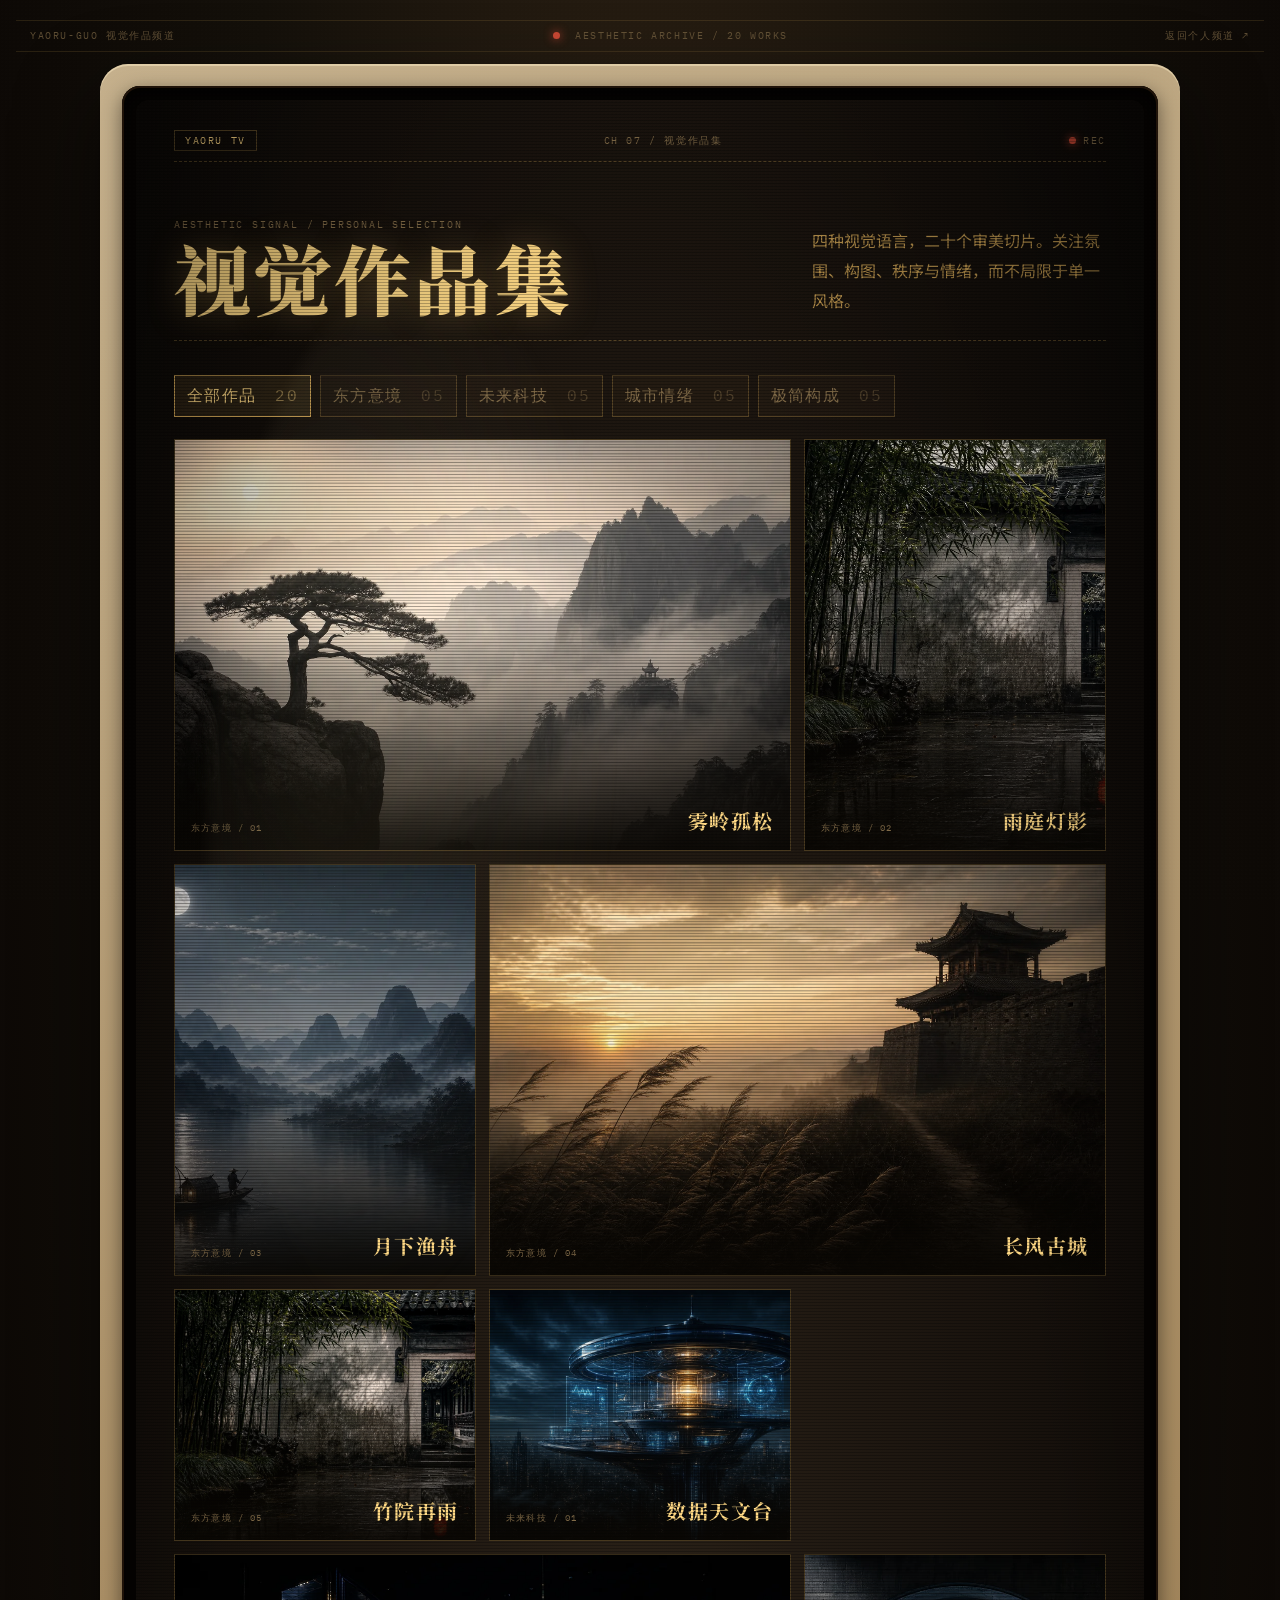
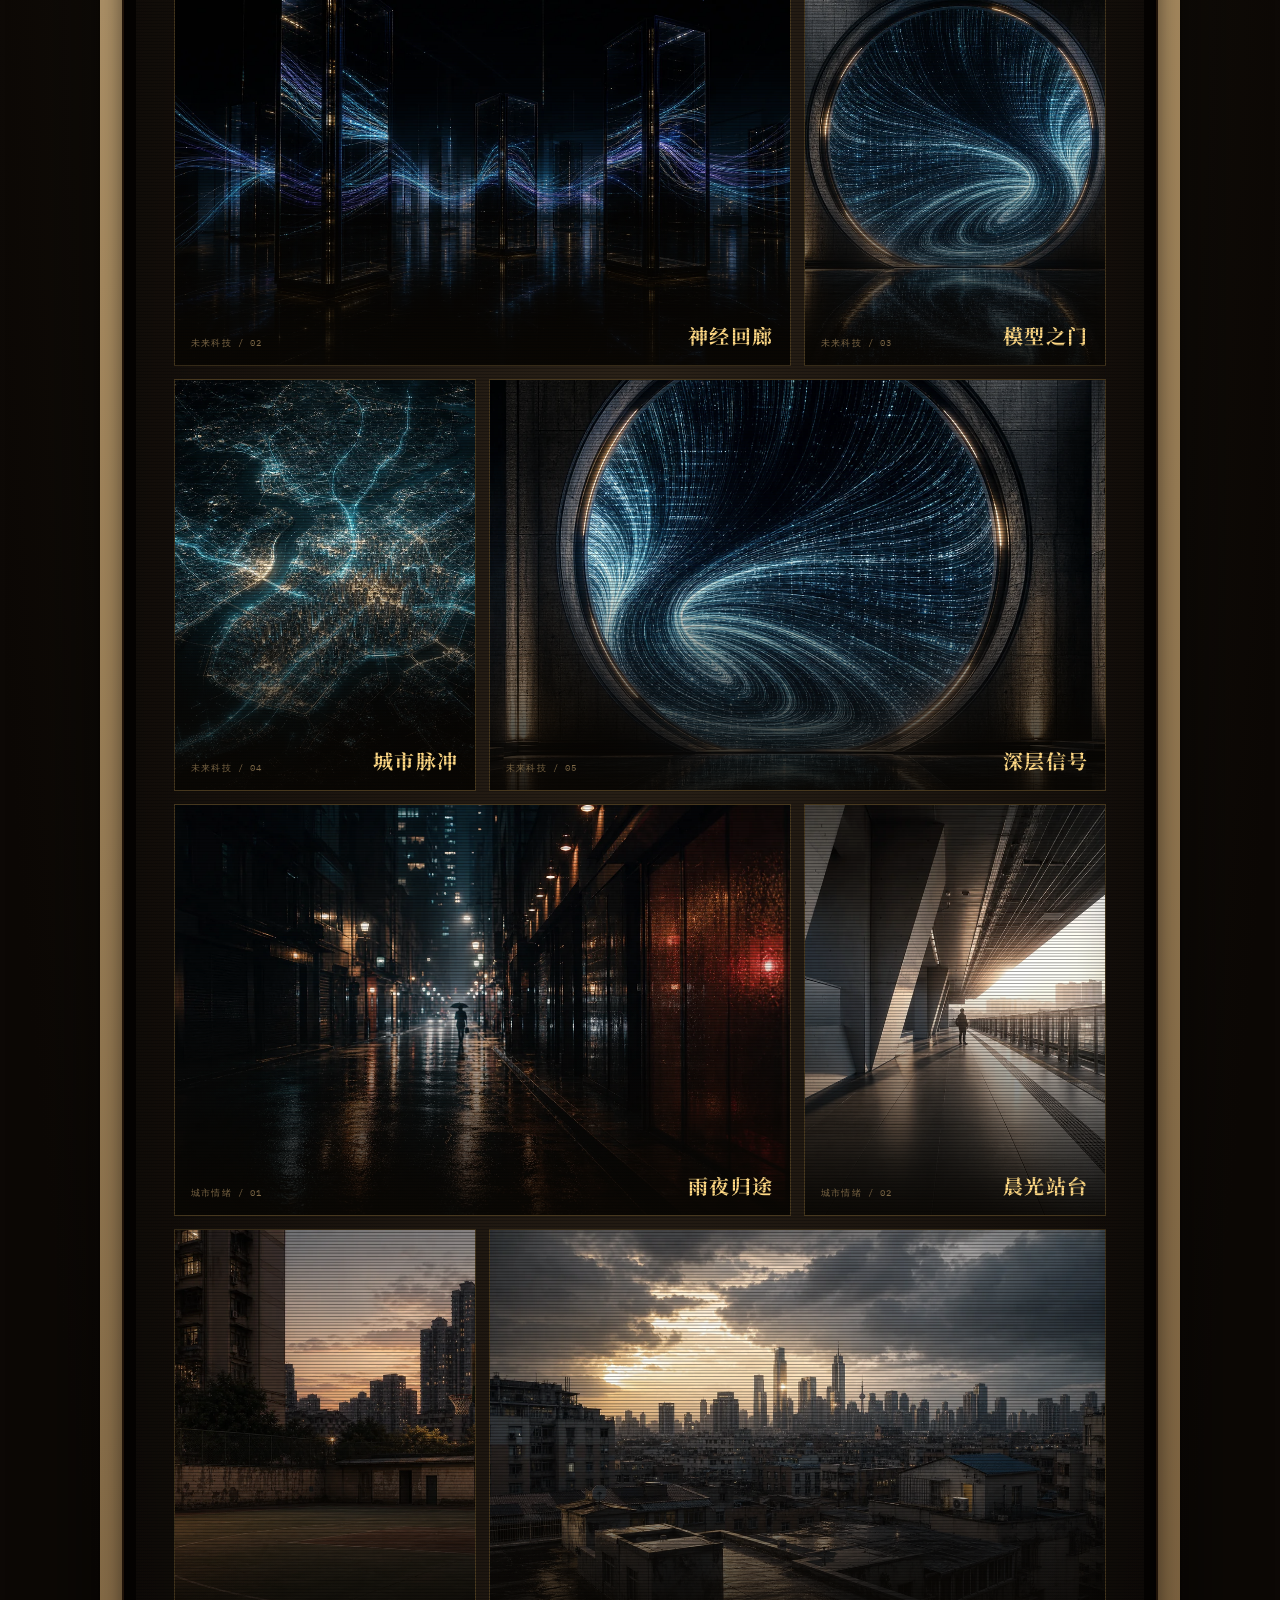
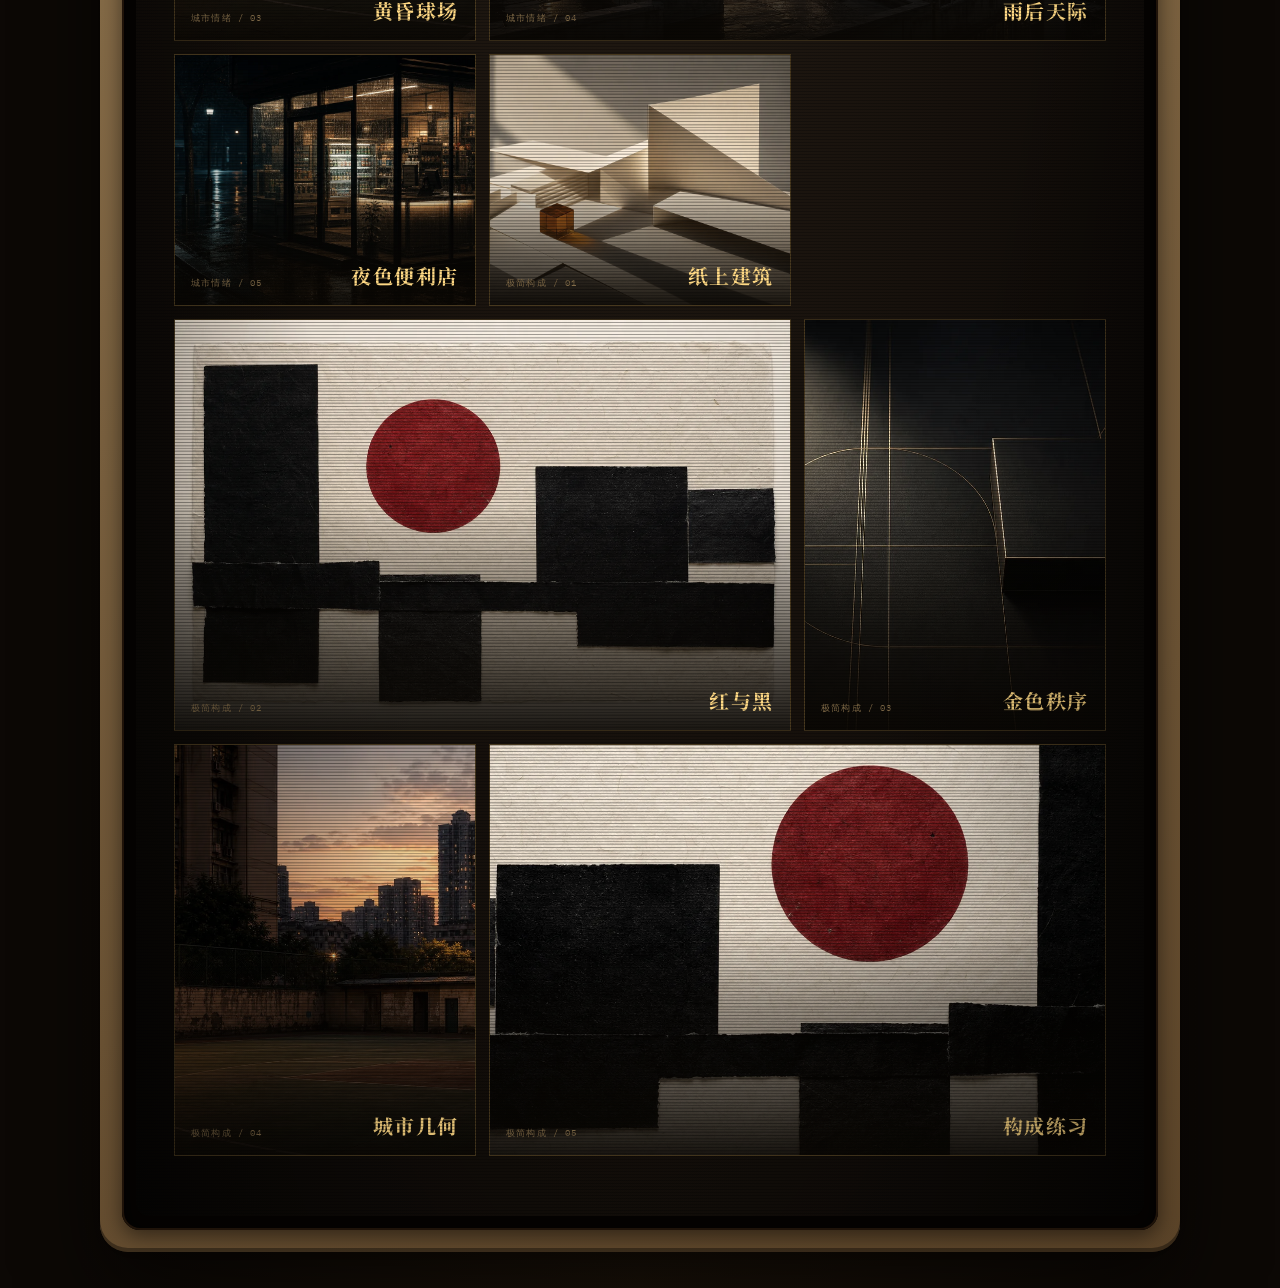
==== notes.html @ 1fe4948e "Publish personal portfolio website" ====
<!DOCTYPE html>
<html lang="zh-CN">
  <head>
    <meta charset="UTF-8" />
    <meta name="viewport" content="width=device-width, initial-scale=1.0" />
    <meta name="description" content="郭耀儒的视觉作品集，展示东方意境、未来科技、城市情绪与极简构成。" />
    <title>视觉作品集 · YAORU-GUO</title>
    <link rel="preconnect" href="https://fonts.googleapis.com" />
    <link rel="preconnect" href="https://fonts.gstatic.com" crossorigin />
    <link
      href="https://fonts.googleapis.com/css2?family=IBM+Plex+Mono:wght@400;500;600;700&family=Noto+Sans+SC:wght@400;500;600;700;900&family=Noto+Serif+SC:wght@600;700;900&display=swap"
      rel="stylesheet"
    />
    <link rel="stylesheet" href="styles.css" />
  </head>
  <body class="notes-body portfolio-body">
    <div class="room-grain" aria-hidden="true"></div>

    <header class="top-marquee">
      <span>YAORU-GUO 视觉作品频道</span>
      <span><i class="rec-dot"></i> AESTHETIC ARCHIVE / 20 WORKS</span>
      <a href="index.html">返回个人频道 ↗</a>
    </header>

    <main class="notes-tv portfolio-tv">
      <section class="screen-wrap">
        <div class="screen notes-screen">
          <div class="screen-vignette"></div>
          <div class="screen-inner">
            <div class="hud">
              <span class="station">YAORU TV</span>
              <span class="ch-id">CH 07 / 视觉作品集</span>
              <span class="hud-rec">REC</span>
            </div>

            <section class="notes-channel portfolio-channel">
              <div class="portfolio-intro">
                <div>
                  <p>AESTHETIC SIGNAL / PERSONAL SELECTION</p>
                  <h1>视觉作品集</h1>
                </div>
                <p>四种视觉语言，二十个审美切片。关注氛围、构图、秩序与情绪，而不局限于单一风格。</p>
              </div>

              <div class="portfolio-filters" role="group" aria-label="作品分类筛选">
                <button class="active" type="button" data-filter="all">全部作品 <span>20</span></button>
                <button type="button" data-filter="eastern">东方意境 <span>05</span></button>
                <button type="button" data-filter="future">未来科技 <span>05</span></button>
                <button type="button" data-filter="urban">城市情绪 <span>05</span></button>
                <button type="button" data-filter="minimal">极简构成 <span>05</span></button>
              </div>

              <div class="portfolio-grid">
                <button class="portfolio-item wide" type="button" data-category="eastern" data-work="01">
                  <img src="portfolio-images/work-01.webp" alt="雾岭孤松" loading="eager" />
                  <span><i>东方意境 / 01</i><b>雾岭孤松</b></span>
                </button>
                <button class="portfolio-item" type="button" data-category="eastern" data-work="02">
                  <img src="portfolio-images/work-02.webp" alt="雨庭灯影" loading="lazy" />
                  <span><i>东方意境 / 02</i><b>雨庭灯影</b></span>
                </button>
                <button class="portfolio-item" type="button" data-category="eastern" data-work="03">
                  <img src="portfolio-images/work-03.webp" alt="月下渔舟" loading="lazy" />
                  <span><i>东方意境 / 03</i><b>月下渔舟</b></span>
                </button>
                <button class="portfolio-item wide" type="button" data-category="eastern" data-work="04">
                  <img src="portfolio-images/work-04.webp" alt="长风古城" loading="lazy" />
                  <span><i>东方意境 / 04</i><b>长风古城</b></span>
                </button>
                <button class="portfolio-item" type="button" data-category="eastern" data-work="17">
                  <img src="portfolio-images/work-17.webp" alt="竹院再雨" loading="lazy" />
                  <span><i>东方意境 / 05</i><b>竹院再雨</b></span>
                </button>

                <button class="portfolio-item" type="button" data-category="future" data-work="05">
                  <img src="portfolio-images/work-05.webp" alt="数据天文台" loading="lazy" />
                  <span><i>未来科技 / 01</i><b>数据天文台</b></span>
                </button>
                <button class="portfolio-item wide" type="button" data-category="future" data-work="06">
                  <img src="portfolio-images/work-06.webp" alt="神经回廊" loading="lazy" />
                  <span><i>未来科技 / 02</i><b>神经回廊</b></span>
                </button>
                <button class="portfolio-item" type="button" data-category="future" data-work="07">
                  <img src="portfolio-images/work-07.webp" alt="模型之门" loading="lazy" />
                  <span><i>未来科技 / 03</i><b>模型之门</b></span>
                </button>
                <button class="portfolio-item" type="button" data-category="future" data-work="08">
                  <img src="portfolio-images/work-08.webp" alt="城市脉冲" loading="lazy" />
                  <span><i>未来科技 / 04</i><b>城市脉冲</b></span>
                </button>
                <button class="portfolio-item wide" type="button" data-category="future" data-work="18">
                  <img src="portfolio-images/work-18.webp" alt="深层信号" loading="lazy" />
                  <span><i>未来科技 / 05</i><b>深层信号</b></span>
                </button>

                <button class="portfolio-item wide" type="button" data-category="urban" data-work="09">
                  <img src="portfolio-images/work-09.webp" alt="雨夜归途" loading="lazy" />
                  <span><i>城市情绪 / 01</i><b>雨夜归途</b></span>
                </button>
                <button class="portfolio-item" type="button" data-category="urban" data-work="10">
                  <img src="portfolio-images/work-10.webp" alt="晨光站台" loading="lazy" />
                  <span><i>城市情绪 / 02</i><b>晨光站台</b></span>
                </button>
                <button class="portfolio-item" type="button" data-category="urban" data-work="11">
                  <img src="portfolio-images/work-11.webp" alt="黄昏球场" loading="lazy" />
                  <span><i>城市情绪 / 03</i><b>黄昏球场</b></span>
                </button>
                <button class="portfolio-item wide" type="button" data-category="urban" data-work="12">
                  <img src="portfolio-images/work-12.webp" alt="雨后天际" loading="lazy" />
                  <span><i>城市情绪 / 04</i><b>雨后天际</b></span>
                </button>
                <button class="portfolio-item" type="button" data-category="urban" data-work="13">
                  <img src="portfolio-images/work-13.webp" alt="夜色便利店" loading="lazy" />
                  <span><i>城市情绪 / 05</i><b>夜色便利店</b></span>
                </button>

                <button class="portfolio-item" type="button" data-category="minimal" data-work="14">
                  <img src="portfolio-images/work-14.webp" alt="纸上建筑" loading="lazy" />
                  <span><i>极简构成 / 01</i><b>纸上建筑</b></span>
                </button>
                <button class="portfolio-item wide" type="button" data-category="minimal" data-work="15">
                  <img src="portfolio-images/work-15.webp" alt="红与黑" loading="lazy" />
                  <span><i>极简构成 / 02</i><b>红与黑</b></span>
                </button>
                <button class="portfolio-item" type="button" data-category="minimal" data-work="16">
                  <img src="portfolio-images/work-16.webp" alt="金色秩序" loading="lazy" />
                  <span><i>极简构成 / 03</i><b>金色秩序</b></span>
                </button>
                <button class="portfolio-item" type="button" data-category="minimal" data-work="19">
                  <img src="portfolio-images/work-19.webp" alt="城市几何" loading="lazy" />
                  <span><i>极简构成 / 04</i><b>城市几何</b></span>
                </button>
                <button class="portfolio-item wide" type="button" data-category="minimal" data-work="20">
                  <img src="portfolio-images/work-20.webp" alt="构成练习" loading="lazy" />
                  <span><i>极简构成 / 05</i><b>构成练习</b></span>
                </button>
              </div>
            </section>
          </div>
        </div>
      </section>
    </main>

    <div class="portfolio-lightbox" data-lightbox aria-hidden="true">
      <button type="button" data-lightbox-close aria-label="关闭大图">×</button>
      <button class="lightbox-nav prev" type="button" data-lightbox-prev aria-label="上一张">←</button>
      <figure>
        <img data-lightbox-image alt="" />
        <figcaption><span data-lightbox-meta></span><b data-lightbox-title></b></figcaption>
      </figure>
      <button class="lightbox-nav next" type="button" data-lightbox-next aria-label="下一张">→</button>
    </div>

    <script src="portfolio.js"></script>
  </body>
</html>
---- styles.css ----
﻿:root {
  --room: #0c0805;
  --room-2: #1a120c;
  --case-light: #c5b08c;
  --case-mid: #a4885e;
  --case-dark: #5a4328;
  --case-shadow: #20140b;
  --screen: #17110c;
  --gold: #d4a857;
  --gold-bright: #ffd985;
  --gold-dim: #816b48;
  --red: #c84733;
  --green: #87a95b;
  --ink: #100b07;
  --mono: "IBM Plex Mono", monospace;
  --sans: "Noto Sans SC", system-ui, sans-serif;
  --serif: "Noto Serif SC", serif;
}

/* Visual portfolio channel */
.portfolio-tv {
  width: min(1420px, calc(100% - 32px));
}

.portfolio-channel {
  padding-bottom: 30px;
}

.portfolio-intro {
  display: grid;
  grid-template-columns: 1.35fr 0.65fr;
  gap: 28px;
  align-items: end;
  margin: 28px 0 34px;
  padding-bottom: 24px;
  border-bottom: 1px dashed rgba(212, 168, 87, 0.3);
}

.portfolio-intro > div > p {
  margin-bottom: 8px;
  color: var(--gold-dim);
  font-family: var(--mono);
  font-size: 10px;
  letter-spacing: 0.18em;
}

.portfolio-intro h1 {
  margin: 0;
  color: var(--gold-bright);
  font-family: var(--serif);
  font-size: clamp(56px, 8vw, 116px);
  letter-spacing: 0.1em;
  line-height: 1;
}

.portfolio-intro > p {
  margin: 0;
  color: rgba(212, 168, 87, 0.84);
  line-height: 1.9;
}

.portfolio-filters {
  display: flex;
  flex-wrap: wrap;
  gap: 9px;
  margin-bottom: 22px;
}

.portfolio-filters button {
  padding: 9px 12px;
  border: 1px solid rgba(212, 168, 87, 0.28);
  color: var(--gold-dim);
  background: rgba(212, 168, 87, 0.035);
  cursor: pointer;
  font-family: var(--mono);
  letter-spacing: 0.08em;
}

.portfolio-filters button:hover,
.portfolio-filters button.active {
  border-color: var(--gold);
  color: var(--gold-bright);
  background: rgba(212, 168, 87, 0.14);
}

.portfolio-filters span {
  margin-left: 8px;
  opacity: 0.48;
}

.portfolio-grid {
  display: grid;
  grid-template-columns: repeat(3, minmax(0, 1fr));
  gap: 13px;
}

.portfolio-item {
  position: relative;
  min-height: 250px;
  padding: 0;
  overflow: hidden;
  border: 1px solid rgba(212, 168, 87, 0.28);
  color: var(--gold-bright);
  background: #100d08;
  cursor: zoom-in;
}

.portfolio-item.wide {
  grid-column: span 2;
}

.portfolio-item[hidden] {
  display: none;
}

.portfolio-item::after {
  position: absolute;
  inset: 0;
  content: "";
  background:
    linear-gradient(to top, rgba(10, 7, 3, 0.92), transparent 55%),
    repeating-linear-gradient(0deg, transparent 0 3px, rgba(0, 0, 0, 0.13) 3px 4px);
  pointer-events: none;
}

.portfolio-item img {
  display: block;
  width: 100%;
  height: 100%;
  min-height: 250px;
  object-fit: cover;
  filter: saturate(0.82) sepia(0.08);
  transition: transform 650ms cubic-bezier(0.2, 0.7, 0.2, 1), filter 300ms ease;
}

.portfolio-item:hover img {
  filter: saturate(1) sepia(0);
  transform: scale(1.055);
}

.portfolio-item > span {
  position: absolute;
  z-index: 2;
  right: 16px;
  bottom: 15px;
  left: 16px;
  display: flex;
  align-items: end;
  justify-content: space-between;
  gap: 14px;
  text-align: left;
}

.portfolio-item i {
  color: var(--gold-dim);
  font-family: var(--mono);
  font-size: 9px;
  font-style: normal;
  letter-spacing: 0.13em;
}

.portfolio-item b {
  font-family: var(--serif);
  font-size: 20px;
  letter-spacing: 0.08em;
}

.portfolio-lightbox {
  position: fixed;
  inset: 0;
  z-index: 100;
  display: grid;
  place-items: center;
  padding: 40px 90px;
  opacity: 0;
  pointer-events: none;
  background: rgba(7, 5, 2, 0.92);
  backdrop-filter: blur(18px);
  transition: opacity 220ms ease;
}

.portfolio-lightbox.is-open {
  opacity: 1;
  pointer-events: auto;
}

.portfolio-lightbox > button {
  position: absolute;
  z-index: 2;
  display: grid;
  width: 46px;
  height: 46px;
  place-items: center;
  border: 1px solid rgba(212, 168, 87, 0.36);
  color: var(--gold-bright);
  background: rgba(20, 15, 8, 0.72);
  cursor: pointer;
  font-size: 20px;
}

.portfolio-lightbox [data-lightbox-close] {
  top: 22px;
  right: 22px;
}

.portfolio-lightbox .prev {
  left: 24px;
}

.portfolio-lightbox .next {
  right: 24px;
}

.portfolio-lightbox figure {
  width: min(1120px, 100%);
  margin: 0;
}

.portfolio-lightbox img {
  display: block;
  width: 100%;
  max-height: 78vh;
  object-fit: contain;
  border: 1px solid rgba(212, 168, 87, 0.38);
  box-shadow: 0 30px 80px rgba(0, 0, 0, 0.52);
}

.portfolio-lightbox figcaption {
  display: flex;
  justify-content: space-between;
  gap: 20px;
  padding-top: 14px;
  color: var(--gold-dim);
  font-family: var(--mono);
}

.portfolio-lightbox figcaption b {
  color: var(--gold-bright);
  font-family: var(--serif);
  font-size: 20px;
}


@media (max-width: 760px) {
  .portfolio-intro,
  .portfolio-grid {
    grid-template-columns: 1fr;
  }

  .portfolio-item.wide {
    grid-column: auto;
  }

  .portfolio-lightbox {
    padding: 70px 14px;
  }

  .portfolio-lightbox .prev {
    bottom: 14px;
    left: calc(50% - 54px);
  }

  .portfolio-lightbox .next {
    right: calc(50% - 54px);
    bottom: 14px;
  }

}

.notes-channel .portfolio-intro h1 {
  font-size: clamp(52px, 6vw, 92px);
  letter-spacing: 0.04em;
  white-space: nowrap;
}

/* Interview tour and VHS project deck */
.channel-flash {
  position: absolute;
  z-index: 30;
  top: 50%;
  left: 50%;
  color: rgba(255, 236, 187, 0.9);
  font-family: var(--mono);
  font-size: clamp(42px, 8vw, 96px);
  letter-spacing: 0.18em;
  pointer-events: none;
  text-shadow: 0 0 20px rgba(255, 217, 133, 0.5);
  transform: translate(-50%, -50%);
  animation: channel-flash 500ms steps(3) forwards;
}

.tour-progress {
  height: 3px;
  margin-top: 14px;
  overflow: hidden;
  background: rgba(212, 168, 87, 0.16);
}

.tour-progress i {
  display: block;
  width: 0;
  height: 100%;
  background: var(--gold-bright);
  box-shadow: 0 0 8px var(--gold);
  transition: width 600ms ease;
}

.tour-card > em {
  display: block;
  margin-top: 7px;
  color: rgba(212, 168, 87, 0.58);
  font-family: var(--mono);
  font-size: 8px;
  font-style: normal;
  letter-spacing: 0.16em;
  text-align: right;
}

.tape {
  border: 1px solid rgba(212, 168, 87, 0.3);
  color: inherit;
  background: rgba(212, 168, 87, 0.035);
  cursor: pointer;
  text-align: left;
  transition: transform 200ms ease, border-color 200ms ease, box-shadow 200ms ease;
}

.tape:hover {
  border-color: rgba(255, 217, 133, 0.68);
  box-shadow: 0 12px 22px rgba(0, 0, 0, 0.24), inset 0 0 22px rgba(212, 168, 87, 0.05);
  transform: translateY(-5px) rotate(-0.35deg);
}

.project-deck {
  position: fixed;
  inset: 0;
  z-index: 110;
  display: grid;
  padding: 28px;
  opacity: 0;
  place-items: center;
  pointer-events: none;
  transition: opacity 220ms ease;
}

.project-deck.is-open {
  opacity: 1;
  pointer-events: auto;
}

.project-cassette {
  position: relative;
  z-index: 2;
  display: grid;
  width: min(900px, 100%);
  min-height: 470px;
  padding: 30px;
  border: 5px solid #0b0907;
  border-radius: 16px;
  color: #d4b879;
  grid-template-columns: 0.8fr 1.2fr;
  gap: 30px;
  background:
    repeating-linear-gradient(90deg, transparent 0 24px, rgba(255, 255, 255, 0.025) 24px 25px),
    linear-gradient(145deg, #302b25, #12100e 60%, #26211c);
  box-shadow: inset 0 0 0 3px #4b4237, inset 0 0 36px #000, 0 35px 90px rgba(0, 0, 0, 0.75);
}

.project-cassette > button {
  position: absolute;
  top: 12px;
  right: 12px;
  width: 36px;
  height: 36px;
  border: 2px solid #76664e;
  border-radius: 50%;
  color: #d4b879;
  background: #211d18;
  cursor: pointer;
}

.cassette-window {
  position: relative;
  display: flex;
  min-height: 250px;
  padding: 30px;
  border: 4px solid #080706;
  border-radius: 12px;
  align-items: center;
  justify-content: space-between;
  background: linear-gradient(#96876b, #5e5545);
  box-shadow: inset 0 0 22px rgba(0, 0, 0, 0.6);
}

.cassette-window i {
  width: 104px;
  height: 104px;
  border: 14px dotted #b6a887;
  border-radius: 50%;
  background: radial-gradient(circle, #111 0 22%, #3c352b 23% 48%, #16130f 49%);
  box-shadow: 0 0 0 9px #28231d, inset 0 0 10px #000;
}

.cassette-window span {
  position: absolute;
  right: 20px;
  bottom: 20px;
  left: 20px;
  padding: 7px;
  border: 1px solid rgba(33, 27, 19, 0.55);
  color: #2b2419;
  background: #d0bc87;
  font-family: var(--mono);
  font-size: 10px;
  letter-spacing: 0.14em;
  text-align: center;
}

.project-copy {
  padding: 14px 6px;
}

.project-copy > span {
  color: #8f7a54;
  font-family: var(--mono);
  font-size: 9px;
  letter-spacing: 0.16em;
}

.project-copy h2 {
  margin: 22px 0 14px;
  color: var(--gold-bright);
  font-family: var(--serif);
  font-size: clamp(32px, 5vw, 58px);
  line-height: 1.08;
}

.project-copy p {
  color: rgba(212, 184, 121, 0.82);
  line-height: 1.8;
}

.project-facts {
  display: grid;
  gap: 7px;
  margin: 22px 0;
}

.project-facts span {
  padding: 9px 11px;
  border-left: 2px solid #8f7040;
  color: #c8a76d;
  background: rgba(212, 168, 87, 0.05);
  font-size: 12px;
}

.project-copy strong {
  display: block;
  padding-top: 15px;
  border-top: 1px dashed rgba(212, 168, 87, 0.34);
  color: var(--gold-bright);
  line-height: 1.8;
}


@keyframes channel-flash {
  0% { opacity: 0; transform: translate(-50%, -50%) scale(1.35); }
  25%, 65% { opacity: 0.9; }
  100% { opacity: 0; transform: translate(-50%, -50%) scale(0.92); }
}

@media (max-width: 760px) {
  .project-cassette {
    grid-template-columns: 1fr;
    max-height: 88vh;
    overflow: auto;
  }
}

@media (max-width: 620px) {
  .notes-channel .portfolio-intro h1 {
    white-space: normal;
  }
}


* {
  box-sizing: border-box;
}

html,
body {
  min-width: 320px;
  min-height: 100%;
}

body {
  margin: 0;
  color: var(--gold);
  background:
    radial-gradient(ellipse at 50% 22%, #302315 0%, #14100a 46%, transparent 75%),
    radial-gradient(ellipse at 50% 100%, #1d1309 0%, transparent 62%),
    var(--room);
  font-family: var(--sans);
  overflow-x: hidden;
}

a {
  color: inherit;
  text-decoration: none;
}

button {
  color: inherit;
  font: inherit;
}

.room-grain {
  position: fixed;
  inset: 0;
  z-index: 40;
  pointer-events: none;
  opacity: 0.12;
  background-image:
    radial-gradient(rgba(255, 255, 255, 0.04) 1px, transparent 1px),
    radial-gradient(rgba(255, 255, 255, 0.02) 1px, transparent 1px);
  background-position: 0 0, 2px 2px;
  background-size: 4px 4px, 9px 9px;
  mix-blend-mode: overlay;
}

.power-gate {
  position: fixed;
  inset: 0;
  z-index: 80;
  display: grid;
  padding: 24px;
  background: rgba(6, 4, 2, 0.96);
  place-items: center;
  transition: opacity 450ms ease, visibility 450ms ease;
}

.power-gate.gone {
  opacity: 0;
  visibility: hidden;
}

.signal-gate {
  position: fixed;
  inset: 0;
  z-index: 75;
  display: grid;
  opacity: 0;
  color: var(--gold-bright);
  background: #080604;
  place-items: center;
  pointer-events: none;
}

.signal-gate.active {
  animation: signal-gate 900ms steps(4);
}

.signal-gate span {
  position: relative;
  z-index: 2;
  padding: 10px 18px;
  border: 1px solid rgba(212, 168, 87, 0.55);
  background: rgba(0, 0, 0, 0.48);
  font-family: var(--mono);
  font-size: 11px;
  letter-spacing: 0.28em;
}

.signal-snow {
  position: absolute;
  inset: 0;
  opacity: 0.8;
  background-image: url("data:image/svg+xml,%3Csvg viewBox='0 0 120 120' xmlns='http://www.w3.org/2000/svg'%3E%3Cfilter id='n'%3E%3CfeTurbulence baseFrequency='.95' numOctaves='2' stitchTiles='stitch'/%3E%3CfeColorMatrix values='0 0 0 0 .83 0 0 0 0 .66 0 0 0 0 .34 0 0 0 .75 0'/%3E%3C/filter%3E%3Crect width='100%25' height='100%25' filter='url(%23n)'/%3E%3C/svg%3E");
}

.power-start {
  display: grid;
  width: min(420px, 100%);
  min-height: 220px;
  padding: 30px;
  border: 1px solid var(--gold-dim);
  color: var(--gold);
  background:
    radial-gradient(ellipse at center, rgba(212, 168, 87, 0.1), transparent 70%),
    #0b0704;
  place-items: center;
  cursor: pointer;
  box-shadow: 0 0 80px rgba(212, 168, 87, 0.1);
}

.power-start span,
.power-start i,
.top-marquee,
.footer-line,
.hud,
.channel-nav,
.dial,
.section-head p,
.card-id,
.tv-link,
.timeline span,
.tape span,
.tape b,
.contact-board span,
.wechat-dialog p {
  font-family: var(--mono);
  letter-spacing: 0.16em;
}

.power-start strong {
  color: var(--gold-bright);
  font-family: var(--serif);
  font-size: 34px;
  letter-spacing: 0.16em;
}

.power-start i,
.power-start span {
  color: var(--gold-dim);
  font-style: normal;
  font-size: 11px;
}

.top-marquee,
.footer-line {
  position: relative;
  z-index: 2;
  display: flex;
  width: min(1280px, calc(100% - 32px));
  margin: 20px auto 12px;
  padding: 8px 14px;
  border-top: 1px solid rgba(212, 168, 87, 0.14);
  border-bottom: 1px solid rgba(212, 168, 87, 0.14);
  color: rgba(129, 107, 72, 0.68);
  justify-content: space-between;
  gap: 16px;
  font-size: 10px;
  text-transform: uppercase;
}

.rec-dot {
  display: inline-block;
  width: 7px;
  height: 7px;
  margin-right: 8px;
  border-radius: 50%;
  background: var(--red);
  box-shadow: 0 0 10px var(--red);
  animation: pulse 1.5s ease-in-out infinite;
}

.tv-stage {
  position: relative;
  z-index: 2;
  width: min(1280px, calc(100% - 32px));
  margin: 0 auto;
  perspective: 1400px;
}

.antennas {
  position: absolute;
  top: -84px;
  left: 50%;
  width: 430px;
  height: 100px;
  transform: translateX(-50%);
  pointer-events: none;
}

.antennas span {
  position: absolute;
  bottom: 0;
  left: 50%;
  width: 2px;
  height: 118px;
  background: linear-gradient(var(--gold-dim), transparent);
  transform-origin: bottom;
}

.antennas span:first-child {
  transform: rotate(-46deg);
}

.antennas span:last-child {
  transform: rotate(46deg);
}

.tv {
  position: relative;
  display: grid;
  padding: 28px 28px 18px;
  border-radius: 30px 30px 20px 20px;
  grid-template-columns: 1fr 142px;
  gap: 22px;
  background:
    linear-gradient(160deg, var(--case-light), var(--case-mid) 38%, var(--case-dark)),
    repeating-linear-gradient(90deg, transparent 0 12px, rgba(50, 30, 12, 0.08) 12px 13px);
  box-shadow:
    inset 0 2px 0 rgba(255, 240, 200, 0.45),
    inset 0 -4px 0 rgba(0, 0, 0, 0.38),
    0 34px 80px rgba(0, 0, 0, 0.62);
}

.tv::before {
  position: absolute;
  inset: 0;
  border-radius: inherit;
  pointer-events: none;
  content: "";
  background:
    repeating-linear-gradient(
      94deg,
      transparent 0 12px,
      rgba(47, 27, 10, 0.08) 12px 13px,
      transparent 13px 24px
    ),
    linear-gradient(90deg, rgba(255, 240, 200, 0.14), transparent 18%, transparent 82%, rgba(0, 0, 0, 0.18));
  mix-blend-mode: multiply;
}

.tv > * {
  position: relative;
  z-index: 1;
}

.screen-wrap {
  padding: 14px;
  border-radius: 18px;
  background: #050302;
  box-shadow:
    inset 0 0 0 2px #1f1309,
    inset 0 6px 22px rgba(0, 0, 0, 0.9),
    0 6px 20px rgba(0, 0, 0, 0.5);
}

.screen {
  position: relative;
  height: 740px;
  overflow: hidden;
  border-radius: 13px;
  color: var(--gold);
  background:
    radial-gradient(ellipse at 50% 42%, #2b2218 0%, var(--screen) 58%, #070503 100%);
  isolation: isolate;
}

.screen::before {
  position: absolute;
  inset: 0;
  z-index: 60;
  pointer-events: none;
  content: "";
  background: repeating-linear-gradient(0deg, transparent 0 2px, rgba(0, 0, 0, 0.26) 2px 3px);
  mix-blend-mode: multiply;
}

.screen::after {
  position: absolute;
  top: 4%;
  left: 7%;
  z-index: 61;
  width: 42%;
  height: 25%;
  border-radius: 50%;
  pointer-events: none;
  content: "";
  background: radial-gradient(ellipse at 30% 40%, rgba(255, 240, 190, 0.07), transparent 70%);
  filter: blur(7px);
}

.screen-vignette {
  position: absolute;
  inset: 0;
  z-index: 55;
  pointer-events: none;
  background: radial-gradient(ellipse at 50% 50%, transparent 62%, rgba(0, 0, 0, 0.42) 100%);
}

.screen-noise {
  position: absolute;
  inset: 0;
  z-index: 70;
  opacity: 0;
  pointer-events: none;
  background-image: url("data:image/svg+xml,%3Csvg viewBox='0 0 120 120' xmlns='http://www.w3.org/2000/svg'%3E%3Cfilter id='n'%3E%3CfeTurbulence baseFrequency='.9' numOctaves='2' stitchTiles='stitch'/%3E%3CfeColorMatrix values='0 0 0 0 .83 0 0 0 0 .66 0 0 0 0 .34 0 0 0 .65 0'/%3E%3C/filter%3E%3Crect width='100%25' height='100%25' filter='url(%23n)'/%3E%3C/svg%3E");
  mix-blend-mode: screen;
}

.screen.switching .screen-noise {
  animation: noise-shake 360ms steps(4);
}

.screen-line {
  position: absolute;
  top: 50%;
  right: 0;
  left: 0;
  z-index: 71;
  height: 2px;
  pointer-events: none;
  background: rgba(255, 240, 200, 0.78);
  box-shadow: 0 0 18px rgba(255, 230, 170, 0.7);
  transform: scaleY(0);
}

.screen.switching .screen-line {
  animation: collapse 360ms ease-out;
}

.screen-inner {
  position: relative;
  z-index: 2;
  height: 100%;
  padding: 30px 38px;
  overflow-y: auto;
  scrollbar-width: thin;
  scrollbar-color: var(--gold-dim) transparent;
}

.hud {
  display: flex;
  padding-bottom: 10px;
  border-bottom: 1px dashed rgba(212, 168, 87, 0.3);
  align-items: center;
  justify-content: space-between;
  color: var(--gold-dim);
  font-size: 10px;
  text-transform: uppercase;
}

.station {
  padding: 3px 10px;
  border: 1px solid rgba(212, 168, 87, 0.35);
  color: var(--gold-bright);
}

.hud-rec::before {
  display: inline-block;
  width: 7px;
  height: 7px;
  margin-right: 7px;
  border-radius: 50%;
  background: var(--red);
  content: "";
  box-shadow: 0 0 8px var(--red);
}

.channel-page {
  display: none;
  min-height: calc(100% - 42px);
  padding-top: 26px;
}

.program-title {
  display: flex;
  margin-bottom: 18px;
  padding: 9px 12px;
  border: 1px solid rgba(212, 168, 87, 0.15);
  color: var(--gold-dim);
  align-items: center;
  justify-content: space-between;
  gap: 18px;
  background: transparent;
  font-family: var(--mono);
  font-size: 10px;
  letter-spacing: 0.16em;
}

.program-title b {
  color: var(--gold-bright);
  font-weight: 500;
}

.program-title.compact {
  margin-bottom: 14px;
}

.channel-page.active {
  display: block;
  animation: page-in 460ms ease both;
}

.home-grid {
  display: grid;
  min-height: 610px;
  grid-template-columns: 1fr 330px;
  gap: 36px;
  align-items: center;
}

.prelude {
  margin: 0 0 24px;
  color: var(--gold-dim);
  font-family: var(--mono);
  font-size: 11px;
  letter-spacing: 0.28em;
}

.episode {
  display: inline-block;
  margin: 0 0 18px;
  padding: 4px 8px;
  border: 1px solid rgba(212, 168, 87, 0.28);
  color: var(--gold-dim);
  font-family: var(--mono);
  font-size: 10px;
  letter-spacing: 0.18em;
}

h1,
h2,
h3,
p {
  margin-top: 0;
}

h1 {
  margin: 0;
  color: var(--gold-bright);
  font-family: var(--serif);
  font-size: clamp(62px, 8vw, 118px);
  font-weight: 900;
  letter-spacing: 0.05em;
  line-height: 1.04;
  text-shadow: 0 0 34px rgba(212, 168, 87, 0.38);
}

h1 span,
h1 em {
  display: block;
}

h1 em {
  color: var(--gold);
  font-style: normal;
}

.home-lead {
  width: fit-content;
  margin: 28px 0 20px;
  padding: 8px 12px;
  border: 1px solid rgba(212, 168, 87, 0.35);
  color: var(--gold);
  font-size: 17px;
  line-height: 1.8;
}

.broadcast-tags {
  display: flex;
  flex-wrap: wrap;
  gap: 10px;
}

.broadcast-tags span {
  padding: 5px 10px;
  border: 1px solid rgba(212, 168, 87, 0.15);
  color: rgba(129, 107, 72, 0.76);
  font-family: var(--mono);
  font-size: 11px;
  letter-spacing: 0.12em;
}

.broadcast-photo {
  position: relative;
  margin: 0;
  padding: 10px;
  border: 1px solid rgba(212, 168, 87, 0.42);
  background:
    linear-gradient(145deg, rgba(255, 217, 133, 0.1), transparent 45%),
    rgba(212, 168, 87, 0.04);
  transform: rotate(0.6deg);
  box-shadow:
    inset 0 0 28px rgba(0, 0, 0, 0.5),
    0 12px 28px rgba(0, 0, 0, 0.28),
    0 0 32px rgba(212, 168, 87, 0.08);
  transition: transform 320ms ease, border-color 320ms ease, box-shadow 320ms ease;
}

.broadcast-photo:hover {
  border-color: rgba(255, 217, 133, 0.72);
  transform: rotate(0deg) translateY(-5px);
  box-shadow:
    inset 0 0 28px rgba(0, 0, 0, 0.46),
    0 20px 38px rgba(0, 0, 0, 0.36),
    0 0 38px rgba(212, 168, 87, 0.16);
}

.broadcast-frame {
  position: relative;
  height: 465px;
  overflow: hidden;
  background: #17130d;
}

.broadcast-photo img {
  display: block;
  width: 100%;
  height: 100%;
  object-fit: cover;
  object-position: center 16%;
  filter: sepia(0.02) saturate(1.04) contrast(1.02) brightness(1.14);
  transform: scale(1.12);
  transition: filter 360ms ease, transform 600ms cubic-bezier(0.2, 0.7, 0.2, 1);
}

.broadcast-photo:hover img {
  filter: sepia(0) saturate(1.08) contrast(1.02) brightness(1.18);
  transform: scale(1.16);
}

.broadcast-photo::after {
  position: absolute;
  inset: 10px;
  pointer-events: none;
  content: "";
  background:
    linear-gradient(115deg, rgba(255, 236, 196, 0.14), transparent 36%),
    radial-gradient(ellipse at 50% 44%, transparent 72%, rgba(0, 0, 0, 0.1) 100%),
    repeating-linear-gradient(0deg, transparent 0 3px, rgba(0, 0, 0, 0.055) 3px 4px);
}

.broadcast-photo::before {
  position: absolute;
  z-index: 2;
  top: 10px;
  bottom: 37px;
  left: 10px;
  width: 2px;
  pointer-events: none;
  content: "";
  background: linear-gradient(transparent, var(--gold-bright), transparent);
  opacity: 0;
  box-shadow: 0 0 16px var(--gold);
}

.broadcast-photo:hover::before {
  animation: portrait-scan 900ms ease-out;
}

.portrait-signal {
  position: absolute;
  z-index: 3;
  inset: 0;
  display: flex;
  flex-direction: column;
  justify-content: space-between;
  padding: 14px;
  pointer-events: none;
  color: var(--gold-bright);
  font-family: var(--mono);
  text-shadow: 0 1px 8px rgba(0, 0, 0, 0.9);
}

.portrait-signal span {
  width: fit-content;
  padding: 4px 7px;
  border: 1px solid rgba(255, 217, 133, 0.5);
  background: rgba(15, 11, 6, 0.58);
  font-size: 9px;
  letter-spacing: 0.18em;
}

.portrait-signal span i {
  display: inline-block;
  width: 6px;
  height: 6px;
  margin-right: 4px;
  border-radius: 50%;
  background: #d44b36;
  box-shadow: 0 0 8px #d44b36;
  animation: recBlink 1.2s steps(2, end) infinite;
}

.portrait-signal b {
  position: absolute;
  right: 12px;
  bottom: 38px;
  color: rgba(255, 217, 133, 0.78);
  font-size: 10px;
  letter-spacing: 0.18em;
  writing-mode: vertical-rl;
}

.portrait-signal em {
  width: fit-content;
  padding: 4px 7px;
  color: rgba(255, 217, 133, 0.8);
  background: rgba(15, 11, 6, 0.58);
  font-size: 8px;
  font-style: normal;
  letter-spacing: 0.14em;
}

.broadcast-photo figcaption {
  display: flex;
  justify-content: space-between;
  gap: 10px;
  padding-top: 9px;
  color: var(--gold-dim);
  font-family: var(--mono);
  font-size: 9px;
  letter-spacing: 0.22em;
}

.broadcast-photo figcaption b {
  color: var(--gold);
  font-weight: 500;
  text-align: right;
}

@keyframes portrait-scan {
  0% {
    left: 10px;
    opacity: 0;
  }

  16%,
  70% {
    opacity: 0.68;
  }

  100% {
    left: calc(100% - 12px);
    opacity: 0;
  }
}

@keyframes recBlink {
  50% {
    opacity: 0.35;
  }
}

.section-head {
  margin-bottom: 28px;
  padding-bottom: 14px;
  border-bottom: 1px dashed rgba(212, 168, 87, 0.3);
}

.section-head p {
  margin-bottom: 8px;
  color: var(--gold-dim);
  font-size: 10px;
}

.section-head h2 {
  margin: 0;
  color: var(--gold-bright);
  font-family: var(--serif);
  font-size: clamp(42px, 5vw, 68px);
  letter-spacing: 0.12em;
}

.profile-layout {
  display: grid;
  grid-template-columns: 0.85fr 1.15fr;
  gap: 32px;
}

.profile-card,
.profile-story,
.tape,
.resume-cards article,
.resume-strip,
.contact-board {
  border: 1px solid rgba(212, 168, 87, 0.32);
  background: rgba(212, 168, 87, 0.035);
}

.profile-card {
  padding: 22px;
}

.card-id {
  display: block;
  margin-bottom: 16px;
  color: var(--gold-dim);
  font-size: 10px;
}

dl {
  margin: 0 0 22px;
}

dl div {
  display: grid;
  padding: 10px 0;
  border-bottom: 1px dotted rgba(212, 168, 87, 0.24);
  grid-template-columns: 72px 1fr;
  gap: 14px;
}

dt {
  color: var(--gold-dim);
  font-family: var(--mono);
  font-size: 11px;
  letter-spacing: 0.12em;
}

dd {
  margin: 0;
  color: var(--gold-bright);
}

.profile-story {
  padding: 24px;
}

.profile-story h3 {
  margin-bottom: 18px;
  color: var(--gold-bright);
  font-family: var(--serif);
  font-size: 28px;
  line-height: 1.35;
}

.profile-story p,
.timeline p,
.tape p,
.resume-strip p {
  color: rgba(212, 168, 87, 0.86);
  font-size: 14px;
  line-height: 1.9;
}

.tv-link {
  display: inline-flex;
  padding-bottom: 4px;
  border: 0;
  border-bottom: 1px solid var(--gold);
  color: var(--gold-bright);
  background: transparent;
  font-size: 11px;
  cursor: pointer;
  font-family: var(--mono);
  letter-spacing: 0.16em;
}

.tour-button {
  margin-top: 24px;
}

.timeline {
  display: grid;
  gap: 12px;
}

.timeline article {
  display: grid;
  padding: 17px 0;
  border-bottom: 1px dotted rgba(212, 168, 87, 0.32);
  grid-template-columns: 140px 160px 1fr;
  gap: 18px;
  align-items: start;
  opacity: 0.55;
  transition: opacity 220ms ease, padding-left 220ms ease, background 220ms ease;
}

.timeline article.active {
  padding-left: 12px;
  opacity: 1;
  background: rgba(212, 168, 87, 0.055);
}

.timeline span {
  color: var(--gold-dim);
  font-size: 10px;
}

.timeline h3 {
  margin: 0;
  color: var(--gold-bright);
  font-size: 17px;
}

.timeline p {
  margin: 0;
}

.tuning-panel {
  display: grid;
  margin: 26px 0 22px;
  padding: 18px;
  border: 1px solid rgba(212, 168, 87, 0.32);
  background: rgba(212, 168, 87, 0.035);
  gap: 14px;
}

.tuning-meter {
  position: relative;
  height: 18px;
  border-top: 1px solid rgba(212, 168, 87, 0.28);
  border-bottom: 1px solid rgba(212, 168, 87, 0.28);
  background:
    repeating-linear-gradient(90deg, transparent 0 20px, rgba(212, 168, 87, 0.25) 20px 21px),
    linear-gradient(90deg, rgba(212, 168, 87, 0.05), rgba(212, 168, 87, 0.22));
}

.tuning-meter i {
  position: absolute;
  top: -5px;
  left: var(--tune-position, 8%);
  width: 2px;
  height: 28px;
  background: var(--gold-bright);
  box-shadow: 0 0 12px rgba(255, 217, 133, 0.7);
  transition: left 300ms ease;
}

.tuning-panel p {
  margin: 0;
  color: var(--gold-bright);
  font-family: var(--mono);
  font-size: 11px;
  letter-spacing: 0.12em;
  line-height: 1.8;
}

.tuning-panel button {
  width: fit-content;
  padding: 7px 10px;
  border: 1px solid rgba(212, 168, 87, 0.36);
  color: var(--gold);
  background: rgba(212, 168, 87, 0.04);
  cursor: pointer;
  font-family: var(--mono);
  font-size: 10px;
  letter-spacing: 0.14em;
}

.tape-grid,
.resume-cards {
  display: grid;
  grid-template-columns: repeat(3, 1fr);
  gap: 16px;
}

.tape {
  position: relative;
  min-height: 230px;
  padding: 20px;
  overflow: hidden;
}

.tape::before,
.tape::after {
  position: absolute;
  width: 56px;
  height: 56px;
  border: 1px solid rgba(212, 168, 87, 0.24);
  border-radius: 50%;
  content: "";
  bottom: 18px;
}

.tape::before {
  left: 20px;
}

.tape::after {
  right: 20px;
}

.tape span,
.tape b {
  color: var(--gold-dim);
  font-size: 10px;
}

.tape h3 {
  margin: 50px 0 12px;
  color: var(--gold-bright);
  font-size: 20px;
}

.tape.empty {
  opacity: 0.55;
}

.resume-cards {
  grid-template-columns: repeat(4, 1fr);
}

.resume-cards article {
  min-height: 150px;
  padding: 18px;
}

.resume-cards span {
  display: block;
  margin-bottom: 28px;
  color: var(--gold-bright);
  font-family: var(--mono);
  font-size: 32px;
}

.resume-cards p {
  margin: 0;
  color: var(--gold);
  line-height: 1.7;
}

.resume-strip {
  margin-top: 20px;
  padding: 22px;
}

.contact-board {
  display: grid;
}

.contact-board a,
.contact-board button {
  display: grid;
  width: 100%;
  padding: 18px 20px;
  border: 0;
  border-bottom: 1px dotted rgba(212, 168, 87, 0.28);
  color: var(--gold-bright);
  grid-template-columns: 120px 1fr;
  gap: 18px;
  background: transparent;
  text-align: left;
  cursor: pointer;
}

.contact-board span {
  color: var(--gold-dim);
  font-size: 10px;
}

.control-panel {
  position: relative;
  display: grid;
  grid-template-rows: 28px 92px 1fr auto;
  gap: 14px;
  padding: 8px 2px 28px;
}

.panel-label {
  display: flex;
  padding: 0 6px;
  color: var(--case-shadow);
  align-items: center;
  justify-content: space-between;
  font-family: var(--mono);
  font-size: 9px;
  letter-spacing: 0.18em;
}

.panel-label i {
  width: 10px;
  height: 10px;
  border-radius: 50%;
  background: var(--red);
  box-shadow: 0 0 10px rgba(200, 71, 51, 0.9);
  animation: pulse 1.6s ease-in-out infinite;
}

.speaker {
  display: none;
}

.knob-row {
  display: grid;
  grid-template-columns: repeat(2, 1fr);
  gap: 10px;
  place-items: center;
}

.dial {
  display: grid;
  position: relative;
  width: 70px;
  height: 70px;
  margin: 0 auto;
  border: 0;
  border-radius: 50%;
  color: var(--case-shadow);
  background:
    radial-gradient(circle at 35% 28%, #f0d6a4 0 12%, #c3a36d 28%, #806039 62%, #342315 100%);
  place-items: center;
  cursor: pointer;
  box-shadow:
    0 0 0 7px var(--case-shadow),
    0 0 0 9px rgba(255, 240, 200, 0.12),
    inset 0 5px 10px rgba(255, 255, 255, 0.28),
    inset 0 -7px 12px rgba(0, 0, 0, 0.42),
    0 6px 12px rgba(0, 0, 0, 0.35);
  transition: transform 260ms cubic-bezier(.2, .8, .2, 1), filter 180ms ease;
}

.dial::before {
  position: absolute;
  inset: -18px;
  z-index: -1;
  border-radius: 50%;
  background: repeating-conic-gradient(
    from -34deg,
    transparent 0 12deg,
    rgba(32, 20, 11, 0.5) 12deg 13deg,
    transparent 13deg 20deg
  );
  content: "";
  opacity: 0.45;
}

.dial-pointer {
  position: absolute;
  top: 7px;
  left: 50%;
  width: 4px;
  height: 14px;
  border-radius: 3px;
  background: #1f140b;
  box-shadow: 0 1px 0 rgba(255, 240, 200, 0.18);
  pointer-events: none;
  transform: translateX(-50%);
}

.dial span {
  font-size: 8px;
}

.dial b {
  margin-top: -17px;
  font-size: 18px;
}

.volume-dial {
  opacity: 0.92;
}

.dial.is-turning {
  animation: dial-press 260ms ease;
}

.dial[data-pos="1"] { transform: rotate(-34deg); }
.dial[data-pos="2"] { transform: rotate(-10deg); }
.dial[data-pos="3"] { transform: rotate(14deg); }
.dial[data-pos="4"] { transform: rotate(38deg); }
.dial[data-pos="5"] { transform: rotate(62deg); }
.dial[data-pos="6"] { transform: rotate(86deg); }

.dial > span,
.dial > b {
  transform: rotate(var(--dial-label-rotate, 0deg));
}

.channel-nav {
  display: grid;
  align-content: start;
  gap: 6px;
}

.channel-nav p {
  margin: 0 0 4px;
  color: rgba(32, 20, 11, 0.55);
  font-size: 8px;
  letter-spacing: 0.18em;
}

.channel-nav button,
.notes-shortcut {
  width: 100%;
  min-height: 39px;
  padding: 8px 9px;
  border: 1px solid rgba(32, 20, 11, 0.32);
  color: var(--case-shadow);
  background: rgba(255, 240, 200, 0.11);
  cursor: pointer;
  font-size: 9px;
  text-align: left;
  box-shadow: inset 0 1px 0 rgba(255, 240, 200, 0.12);
  transition: transform 160ms ease, background 160ms ease, box-shadow 160ms ease;
}

.channel-nav button {
  border-radius: 3px;
  box-shadow:
    inset 0 1px 0 rgba(255, 240, 200, 0.18),
    inset 0 -2px 0 rgba(32, 20, 11, 0.18),
    0 3px 0 rgba(32, 20, 11, 0.2);
}

.channel-nav button:hover,
.channel-nav button.active,
.notes-shortcut:hover {
  color: #130b05;
  background: var(--gold-bright);
  box-shadow: 0 0 15px rgba(255, 217, 133, 0.18);
  transform: translateX(-2px);
}

.channel-nav button.active {
  transform: translateY(2px);
  box-shadow:
    inset 0 2px 4px rgba(32, 20, 11, 0.18),
    0 0 15px rgba(255, 217, 133, 0.22);
}

.notes-shortcut {
  display: grid;
  min-height: auto;
  padding: 10px;
  text-align: center;
  gap: 3px;
}

.notes-shortcut span,
.notes-shortcut i {
  color: rgba(32, 20, 11, 0.6);
  font-size: 8px;
  font-style: normal;
  letter-spacing: 0.14em;
}

.notes-shortcut b {
  font-family: var(--serif);
  font-size: 15px;
  letter-spacing: 0.12em;
}

.tv-brand {
  position: absolute;
  right: 0;
  bottom: 5px;
  left: 0;
  color: rgba(32, 20, 11, 0.48);
  font-family: var(--mono);
  font-size: 8px;
  letter-spacing: 0.36em;
  text-align: center;
}

.tv-feet {
  position: absolute;
  right: 120px;
  bottom: -28px;
  left: 120px;
  display: flex;
  justify-content: space-between;
  pointer-events: none;
}

.tv-feet span {
  display: block;
  width: 150px;
  height: 34px;
  border-radius: 0 0 18px 18px;
  background: linear-gradient(180deg, var(--case-dark), var(--case-shadow));
  box-shadow: 0 14px 24px rgba(0, 0, 0, 0.35);
}

.footer-line {
  margin-top: 18px;
}

.notes-body {
  padding-bottom: 36px;
}

.notes-tv {
  position: relative;
  z-index: 2;
  width: min(1080px, calc(100% - 32px));
  margin: 0 auto;
  padding: 22px;
  border-radius: 28px;
  background: linear-gradient(160deg, var(--case-light), var(--case-mid) 38%, var(--case-dark));
  box-shadow:
    inset 0 2px 0 rgba(255, 240, 200, 0.45),
    inset 0 -4px 0 rgba(0, 0, 0, 0.38),
    0 34px 80px rgba(0, 0, 0, 0.62);
}

.notes-screen {
  height: auto;
  min-height: 680px;
}

.notes-channel {
  padding-top: 28px;
}

.notes-channel h1 {
  color: var(--gold-bright);
  font-family: var(--serif);
  font-size: clamp(58px, 8vw, 108px);
  letter-spacing: 0.16em;
}

.log-list {
  display: grid;
  margin-top: 36px;
  gap: 14px;
}

.log-list article {
  padding: 22px;
  border: 1px solid rgba(212, 168, 87, 0.32);
  background: rgba(212, 168, 87, 0.035);
}

.log-list span {
  display: block;
  margin-bottom: 14px;
  color: var(--gold-dim);
  font-family: var(--mono);
  font-size: 10px;
  letter-spacing: 0.16em;
}

.log-list h2 {
  margin-bottom: 10px;
  color: var(--gold-bright);
  font-family: var(--serif);
}

.log-list p {
  margin: 0;
  color: rgba(212, 168, 87, 0.86);
  line-height: 1.9;
}

.log-list .muted {
  opacity: 0.56;
}

.wechat-modal,
.interview-modal {
  position: fixed;
  inset: 0;
  z-index: 70;
  display: grid;
  opacity: 0;
  place-items: center;
  pointer-events: none;
  transition: opacity 220ms ease;
}

.wechat-modal.is-open,
.interview-modal.is-open {
  opacity: 1;
  pointer-events: auto;
}

.modal-backdrop {
  position: absolute;
  inset: 0;
  background: rgba(8, 5, 2, 0.86);
}

.wechat-dialog {
  position: relative;
  width: min(390px, calc(100% - 34px));
  padding: 24px;
  border: 1px solid var(--gold);
  background: #120c07;
  box-shadow: 0 0 80px rgba(212, 168, 87, 0.18);
}

.wechat-dialog h2 {
  margin: 0 0 18px;
  color: var(--gold-bright);
  font-family: var(--serif);
}

.wechat-dialog img {
  display: block;
  width: 100%;
}

.interview-dialog {
  position: relative;
  width: min(640px, calc(100% - 34px));
  max-height: calc(100vh - 34px);
  overflow-y: auto;
  padding: 30px;
  border: 1px solid var(--gold);
  color: var(--gold);
  background: #120c07;
  box-shadow: 0 0 90px rgba(212, 168, 87, 0.2);
}

.interview-dialog > p {
  color: var(--gold-dim);
  font-family: var(--mono);
  font-size: 10px;
  letter-spacing: 0.2em;
}

.interview-dialog h2 {
  margin: 12px 0 22px;
  color: var(--gold-bright);
  font-family: var(--serif);
  font-size: clamp(28px, 5vw, 46px);
}

.interview-lines {
  display: grid;
  margin-bottom: 22px;
  gap: 8px;
}

.interview-lines span {
  padding: 10px 12px;
  border: 1px dotted rgba(212, 168, 87, 0.34);
  background: rgba(212, 168, 87, 0.035);
  font-family: var(--mono);
  font-size: 12px;
  letter-spacing: 0.1em;
}

.interview-dialog strong {
  display: block;
  color: var(--gold-bright);
  font-size: 17px;
  line-height: 1.8;
}

.tour-card {
  position: fixed;
  right: 28px;
  bottom: 28px;
  z-index: 65;
  width: min(360px, calc(100% - 42px));
  padding: 18px;
  border: 1px solid var(--gold);
  color: var(--gold);
  background: rgba(18, 12, 7, 0.92);
  box-shadow: 0 0 70px rgba(212, 168, 87, 0.2);
  opacity: 0;
  pointer-events: none;
  transform: translateY(14px);
  transition: opacity 220ms ease, transform 220ms ease;
}

.tour-card.is-open {
  opacity: 1;
  transform: translateY(0);
}

.tour-card span {
  display: block;
  margin-bottom: 9px;
  color: var(--gold-dim);
  font-family: var(--mono);
  font-size: 10px;
  letter-spacing: 0.16em;
}

.tour-card strong {
  display: block;
  margin-bottom: 8px;
  color: var(--gold-bright);
  font-family: var(--serif);
  font-size: 24px;
}

.tour-card p {
  margin: 0;
  line-height: 1.8;
}

.modal-close {
  position: absolute;
  top: 8px;
  right: 10px;
  border: 0;
  color: var(--gold);
  background: transparent;
  cursor: pointer;
  font-size: 26px;
}

@keyframes pulse {
  50% {
    opacity: 0.25;
  }
}

@keyframes noise-shake {
  0% { transform: translate(0, 0); opacity: 0.95; }
  25% { transform: translate(-2px, 1px); opacity: 0.7; }
  50% { transform: translate(1px, -2px); opacity: 0.85; }
  75% { transform: translate(-1px, 2px); opacity: 0.55; }
  100% { transform: translate(0, 0); opacity: 0; }
}

@keyframes collapse {
  0% { transform: scaleY(40); opacity: 0; }
  35% { transform: scaleY(40); opacity: 1; }
  100% { transform: scaleY(0); opacity: 0; }
}

@keyframes page-in {
  from {
    opacity: 0;
    transform: translateY(8px);
    filter: blur(2px);
  }
  to {
    opacity: 1;
    transform: translateY(0);
    filter: blur(0);
  }
}

@keyframes signal-gate {
  0% { opacity: 1; transform: translate(0, 0); }
  18% { opacity: 1; transform: translate(-2px, 1px); }
  38% { opacity: 1; transform: translate(2px, -1px); }
  65% { opacity: 0.85; transform: translate(0, 0); }
  100% { opacity: 0; transform: translate(0, 0); }
}

@keyframes dial-press {
  0% { filter: brightness(1); }
  45% { filter: brightness(1.18); }
  100% { filter: brightness(1); }
}

@media (max-width: 980px) {
  .tv {
    grid-template-columns: 1fr;
  }

  .control-panel {
    grid-template-rows: auto;
    grid-template-columns: 1fr 180px;
  }

  .speaker {
    display: none;
  }

  .panel-label {
    grid-column: 1 / -1;
  }

  .channel-nav {
    grid-column: 1 / -1;
    grid-template-columns: repeat(3, 1fr);
  }

  .notes-shortcut {
    grid-column: 1 / -1;
  }
}

@media (max-width: 720px) {
  .top-marquee,
  .footer-line {
    align-items: flex-start;
    flex-direction: column;
  }

  .tv-stage,
  .top-marquee,
  .footer-line {
    width: min(100% - 20px, 640px);
  }

  .tv {
    padding: 14px;
    border-radius: 18px;
  }

  .control-panel {
    grid-template-columns: 1fr;
    gap: 14px;
    padding: 8px 8px 24px;
  }

  .knob-row {
    width: min(180px, 100%);
    margin-inline: auto;
    grid-template-columns: repeat(2, minmax(0, 1fr));
  }

  .screen {
    height: auto;
    min-height: 680px;
  }

  .screen-inner {
    padding: 22px 20px;
  }

  .hud {
    align-items: flex-start;
    flex-direction: column;
    gap: 8px;
  }

  .home-grid,
  .profile-layout,
  .timeline article,
  .resume-cards,
  .tape-grid {
    grid-template-columns: 1fr;
  }

  .broadcast-frame {
    height: 390px;
  }

  .channel-nav {
    grid-column: auto;
    grid-template-columns: repeat(2, minmax(0, 1fr));
  }

  .channel-nav p {
    grid-column: 1 / -1;
    text-align: center;
  }

  .channel-nav button,
  .notes-shortcut {
    min-width: 0;
    text-align: center;
  }

  .notes-shortcut {
    grid-column: auto;
  }

  h1 {
    font-size: clamp(54px, 18vw, 82px);
  }
}
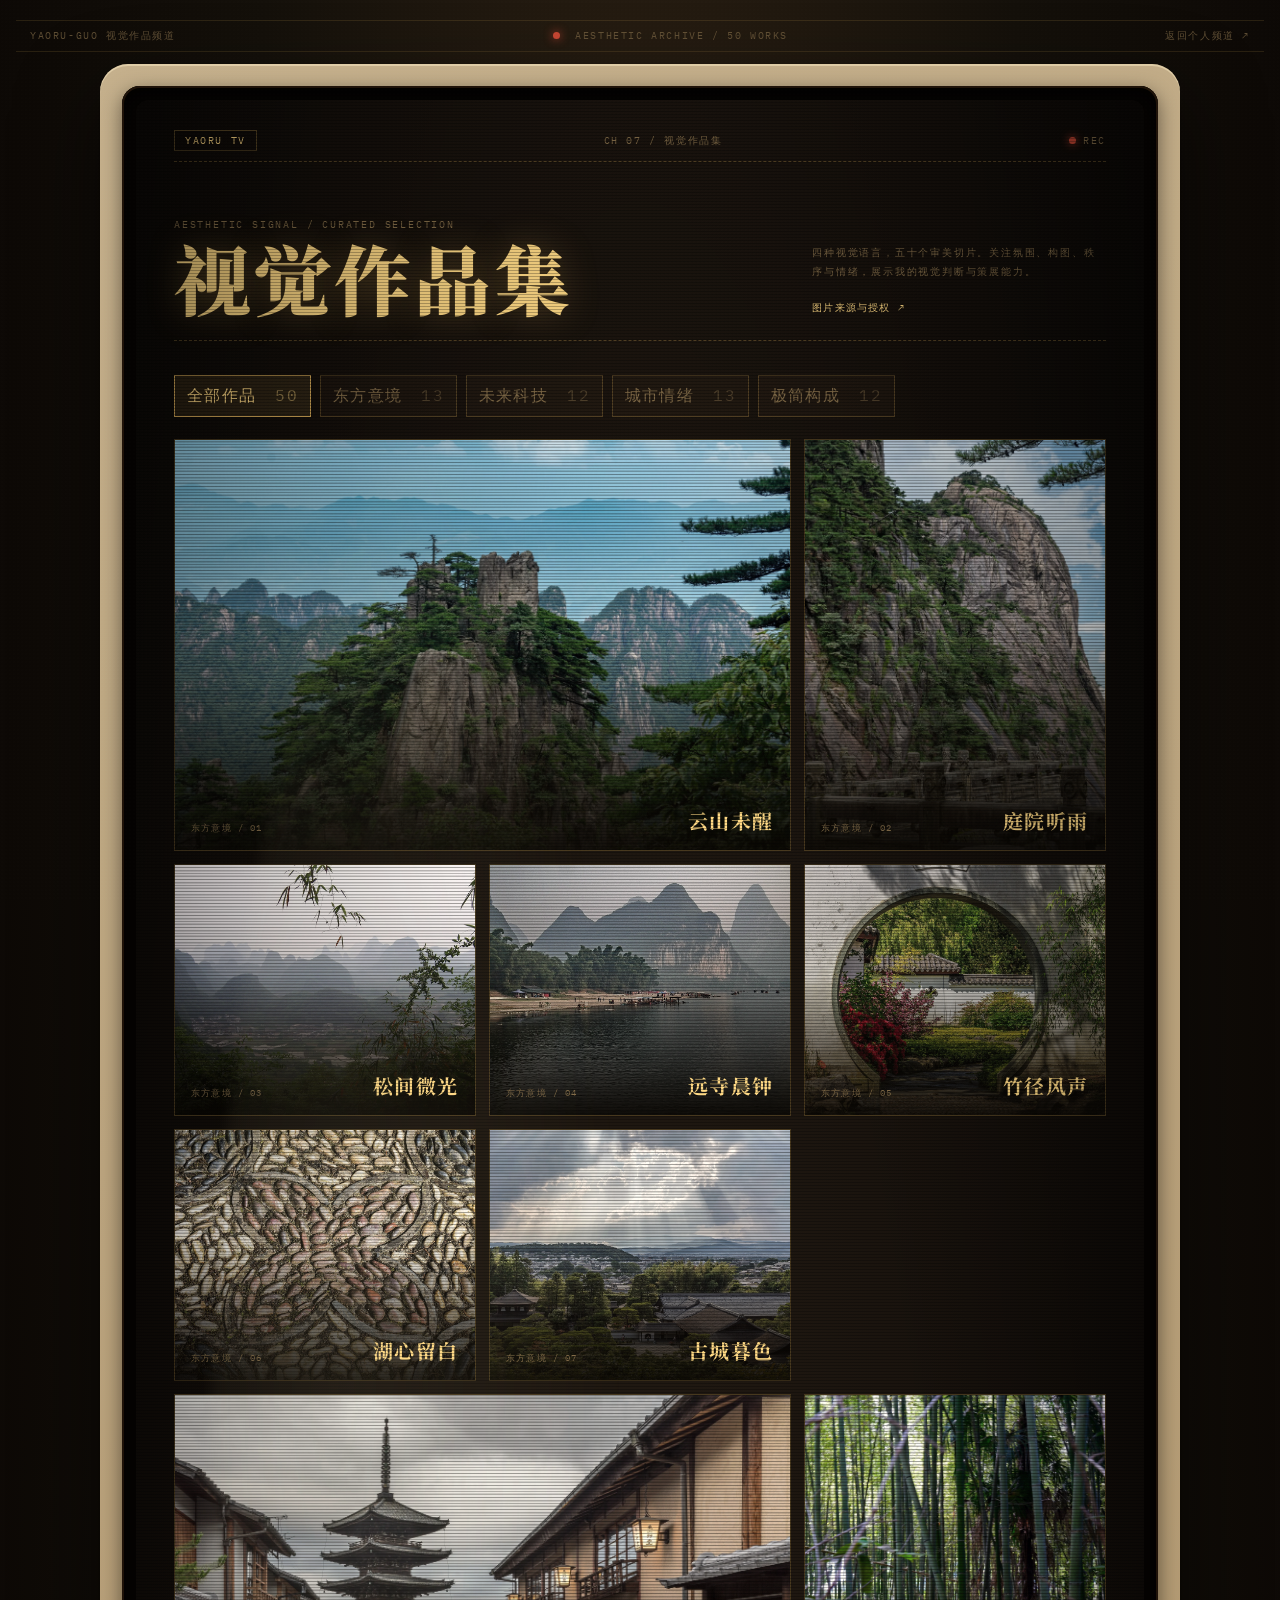
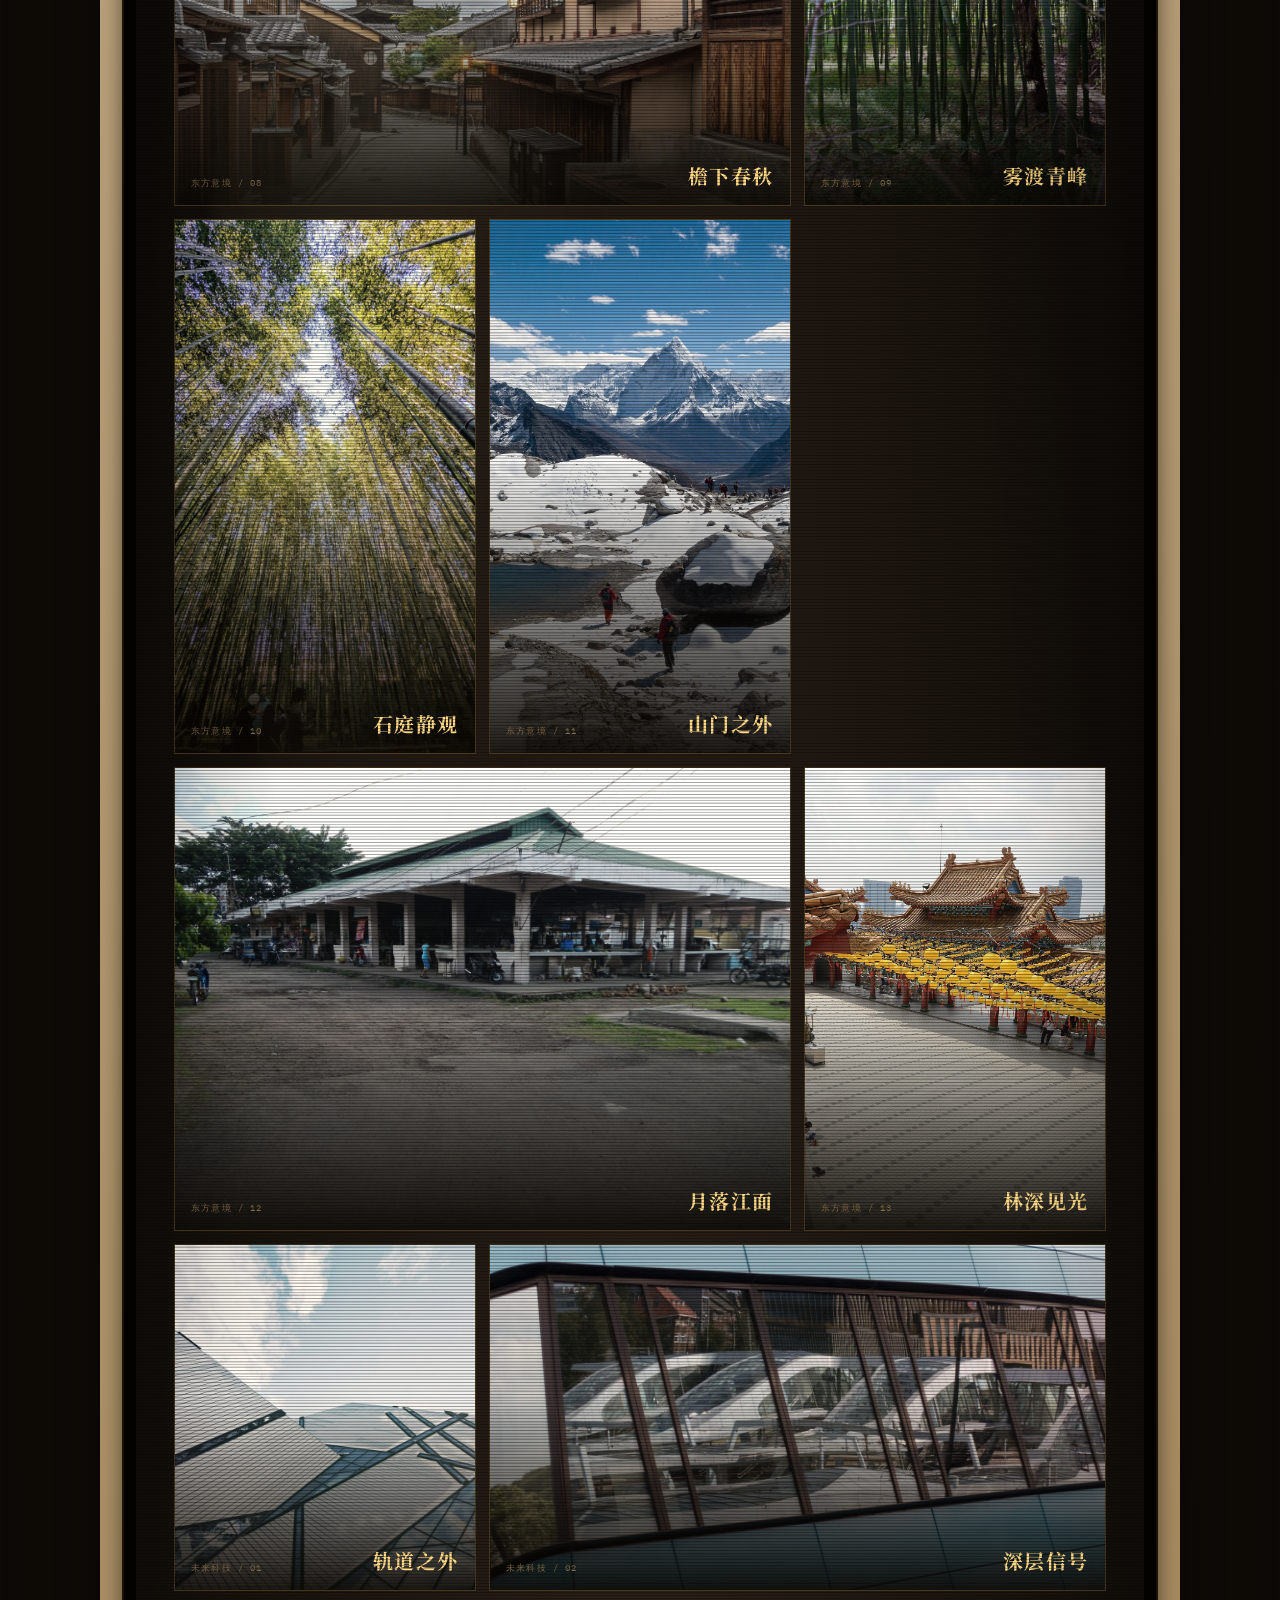
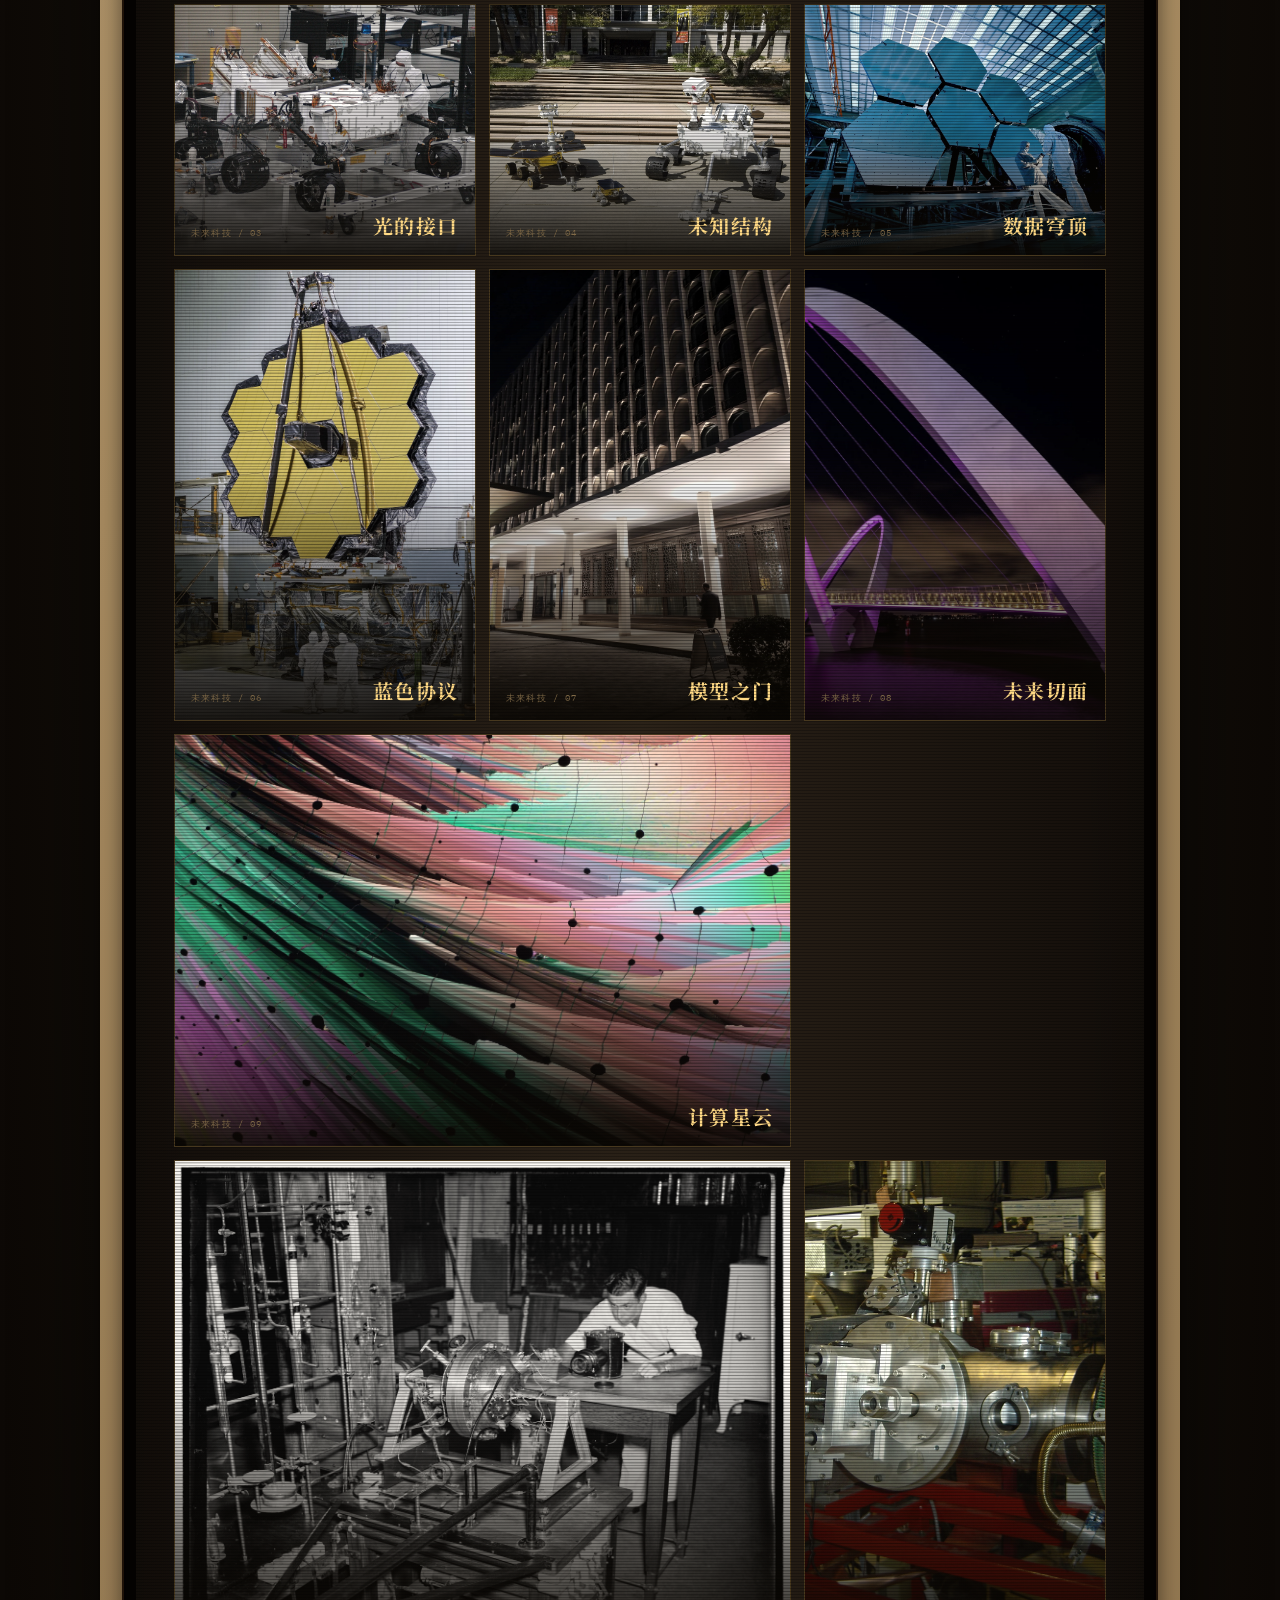
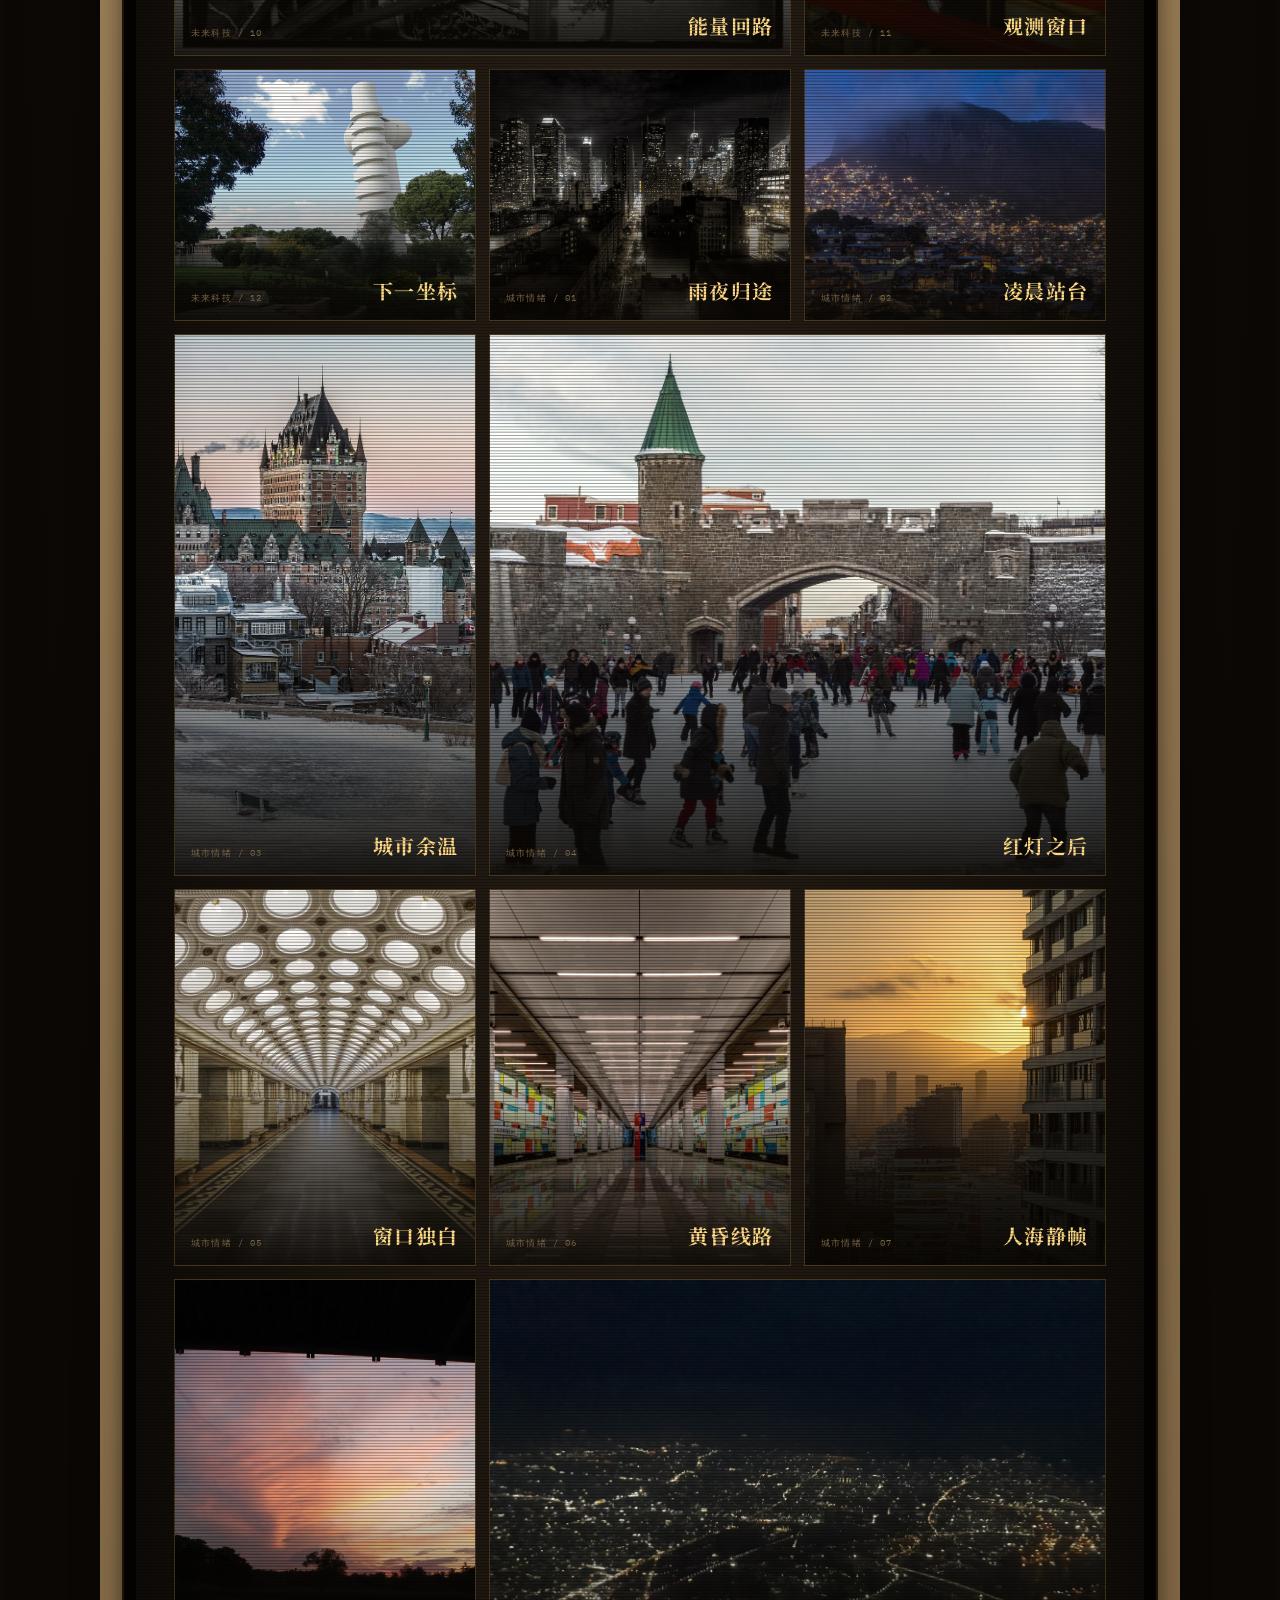
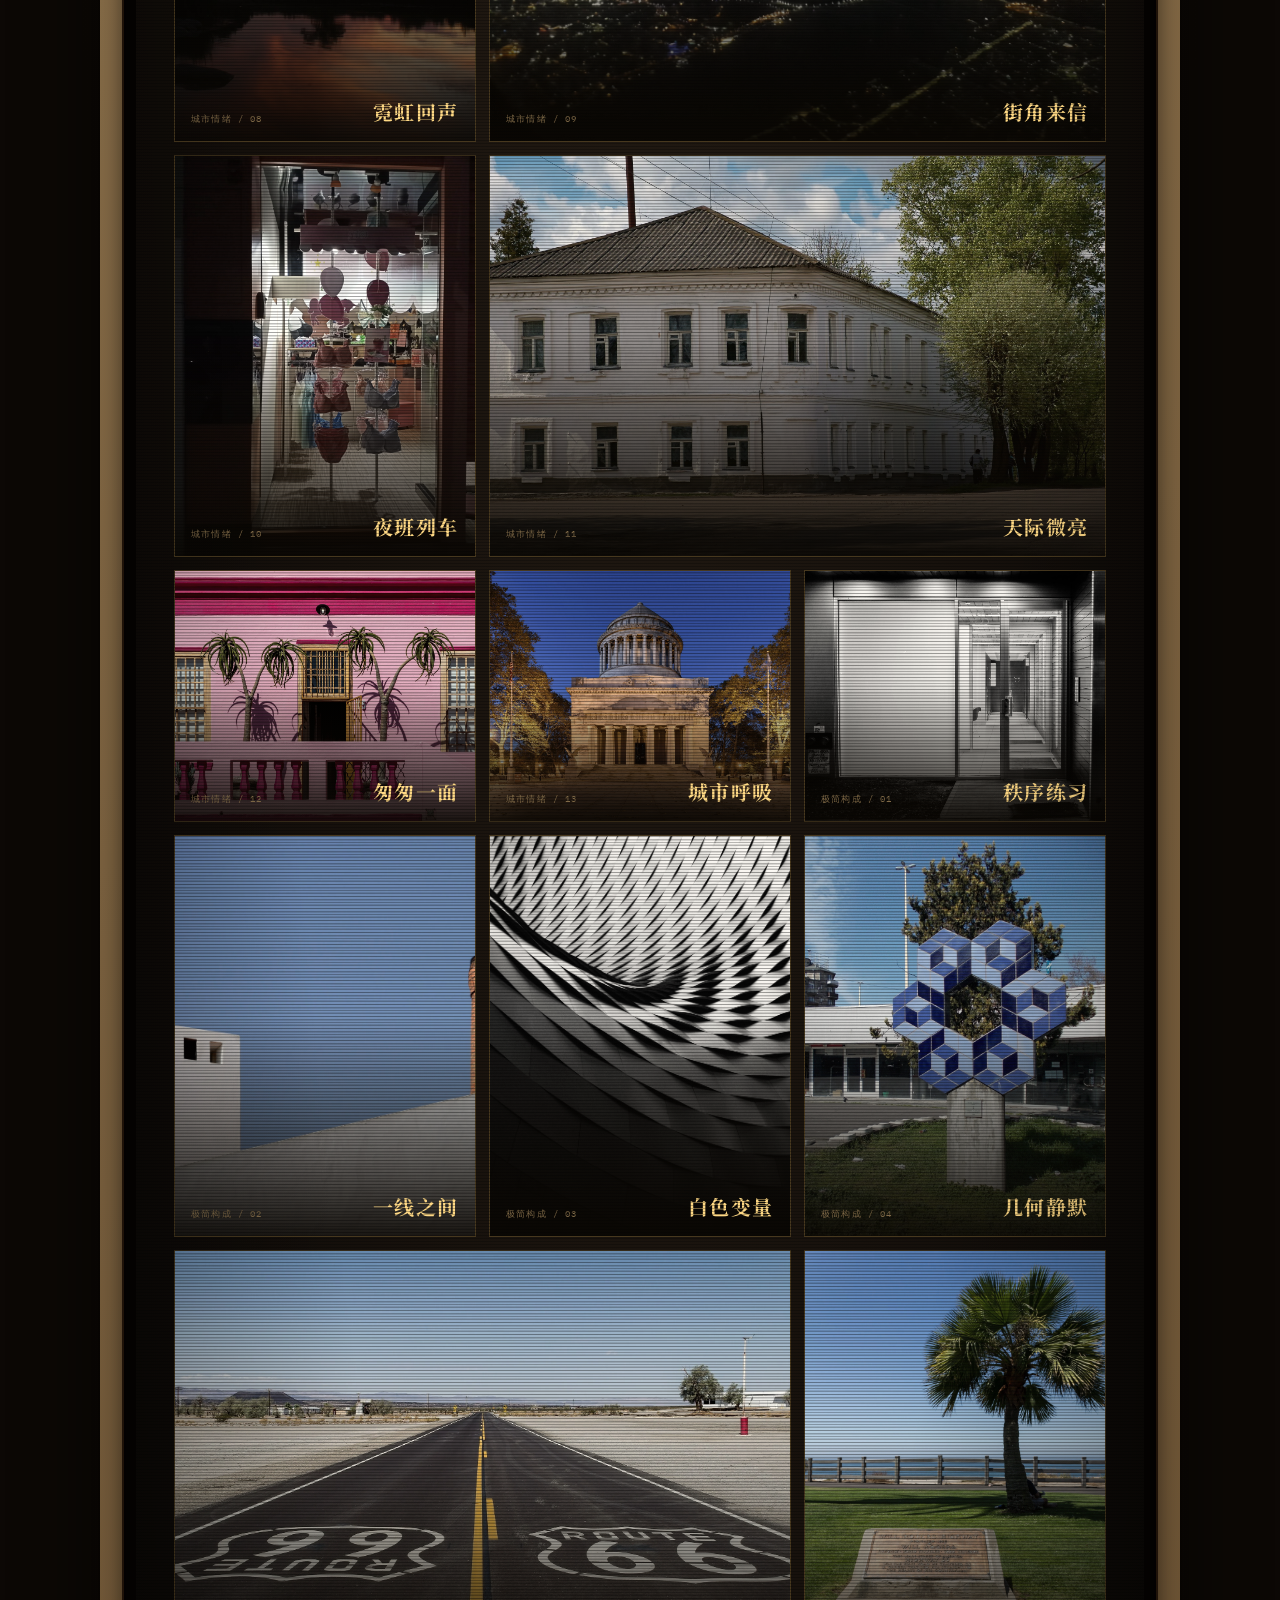
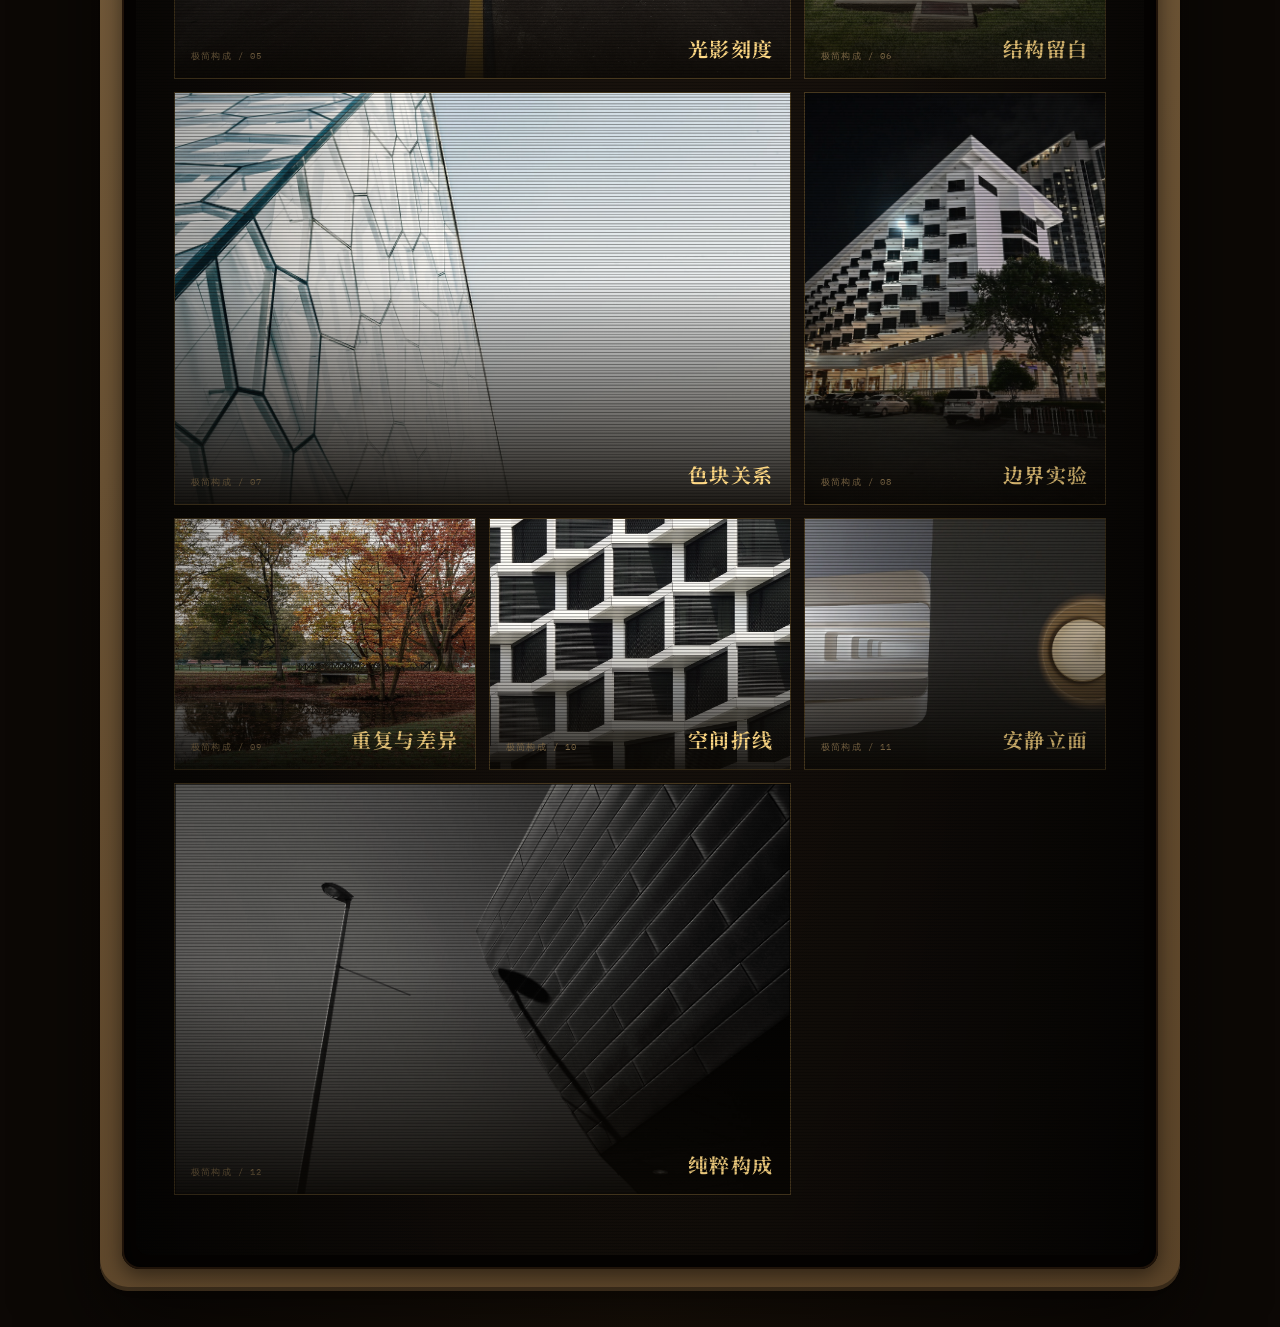
==== commit 5146737a: "Expand curated portfolio to 50 images" ====
--- a/notes.html
+++ b/notes.html
@@ -3,7 +3,7 @@
   <head>
     <meta charset="UTF-8" />
     <meta name="viewport" content="width=device-width, initial-scale=1.0" />
-    <meta name="description" content="郭耀儒的视觉作品集，展示东方意境、未来科技、城市情绪与极简构成。" />
+    <meta name="description" content="郭耀儒的视觉策展作品集，展示东方意境、未来科技、城市情绪与极简构成。" />
     <title>视觉作品集 · YAORU-GUO</title>
     <link rel="preconnect" href="https://fonts.googleapis.com" />
     <link rel="preconnect" href="https://fonts.gstatic.com" crossorigin />
@@ -18,7 +18,7 @@
 
     <header class="top-marquee">
       <span>YAORU-GUO 视觉作品频道</span>
-      <span><i class="rec-dot"></i> AESTHETIC ARCHIVE / 20 WORKS</span>
+      <span><i class="rec-dot"></i> AESTHETIC ARCHIVE / 50 WORKS</span>
       <a href="index.html">返回个人频道 ↗</a>
     </header>
 
@@ -36,104 +36,25 @@
             <section class="notes-channel portfolio-channel">
               <div class="portfolio-intro">
                 <div>
-                  <p>AESTHETIC SIGNAL / PERSONAL SELECTION</p>
+                  <p>AESTHETIC SIGNAL / CURATED SELECTION</p>
                   <h1>视觉作品集</h1>
                 </div>
-                <p>四种视觉语言，二十个审美切片。关注氛围、构图、秩序与情绪，而不局限于单一风格。</p>
+                <div class="portfolio-intro-copy">
+                  <p>四种视觉语言，五十个审美切片。关注氛围、构图、秩序与情绪，展示我的视觉判断与策展能力。</p>
+                  <a href="credits.html">图片来源与授权 ↗</a>
+                </div>
               </div>
 
               <div class="portfolio-filters" role="group" aria-label="作品分类筛选">
-                <button class="active" type="button" data-filter="all">全部作品 <span>20</span></button>
-                <button type="button" data-filter="eastern">东方意境 <span>05</span></button>
-                <button type="button" data-filter="future">未来科技 <span>05</span></button>
-                <button type="button" data-filter="urban">城市情绪 <span>05</span></button>
-                <button type="button" data-filter="minimal">极简构成 <span>05</span></button>
+                <button class="active" type="button" data-filter="all">全部作品 <span>50</span></button>
+                <button type="button" data-filter="eastern">东方意境 <span>13</span></button>
+                <button type="button" data-filter="future">未来科技 <span>12</span></button>
+                <button type="button" data-filter="urban">城市情绪 <span>13</span></button>
+                <button type="button" data-filter="minimal">极简构成 <span>12</span></button>
               </div>
 
-              <div class="portfolio-grid">
-                <button class="portfolio-item wide" type="button" data-category="eastern" data-work="01">
-                  <img src="portfolio-images/work-01.webp" alt="雾岭孤松" loading="eager" />
-                  <span><i>东方意境 / 01</i><b>雾岭孤松</b></span>
-                </button>
-                <button class="portfolio-item" type="button" data-category="eastern" data-work="02">
-                  <img src="portfolio-images/work-02.webp" alt="雨庭灯影" loading="lazy" />
-                  <span><i>东方意境 / 02</i><b>雨庭灯影</b></span>
-                </button>
-                <button class="portfolio-item" type="button" data-category="eastern" data-work="03">
-                  <img src="portfolio-images/work-03.webp" alt="月下渔舟" loading="lazy" />
-                  <span><i>东方意境 / 03</i><b>月下渔舟</b></span>
-                </button>
-                <button class="portfolio-item wide" type="button" data-category="eastern" data-work="04">
-                  <img src="portfolio-images/work-04.webp" alt="长风古城" loading="lazy" />
-                  <span><i>东方意境 / 04</i><b>长风古城</b></span>
-                </button>
-                <button class="portfolio-item" type="button" data-category="eastern" data-work="17">
-                  <img src="portfolio-images/work-17.webp" alt="竹院再雨" loading="lazy" />
-                  <span><i>东方意境 / 05</i><b>竹院再雨</b></span>
-                </button>
-
-                <button class="portfolio-item" type="button" data-category="future" data-work="05">
-                  <img src="portfolio-images/work-05.webp" alt="数据天文台" loading="lazy" />
-                  <span><i>未来科技 / 01</i><b>数据天文台</b></span>
-                </button>
-                <button class="portfolio-item wide" type="button" data-category="future" data-work="06">
-                  <img src="portfolio-images/work-06.webp" alt="神经回廊" loading="lazy" />
-                  <span><i>未来科技 / 02</i><b>神经回廊</b></span>
-                </button>
-                <button class="portfolio-item" type="button" data-category="future" data-work="07">
-                  <img src="portfolio-images/work-07.webp" alt="模型之门" loading="lazy" />
-                  <span><i>未来科技 / 03</i><b>模型之门</b></span>
-                </button>
-                <button class="portfolio-item" type="button" data-category="future" data-work="08">
-                  <img src="portfolio-images/work-08.webp" alt="城市脉冲" loading="lazy" />
-                  <span><i>未来科技 / 04</i><b>城市脉冲</b></span>
-                </button>
-                <button class="portfolio-item wide" type="button" data-category="future" data-work="18">
-                  <img src="portfolio-images/work-18.webp" alt="深层信号" loading="lazy" />
-                  <span><i>未来科技 / 05</i><b>深层信号</b></span>
-                </button>
-
-                <button class="portfolio-item wide" type="button" data-category="urban" data-work="09">
-                  <img src="portfolio-images/work-09.webp" alt="雨夜归途" loading="lazy" />
-                  <span><i>城市情绪 / 01</i><b>雨夜归途</b></span>
-                </button>
-                <button class="portfolio-item" type="button" data-category="urban" data-work="10">
-                  <img src="portfolio-images/work-10.webp" alt="晨光站台" loading="lazy" />
-                  <span><i>城市情绪 / 02</i><b>晨光站台</b></span>
-                </button>
-                <button class="portfolio-item" type="button" data-category="urban" data-work="11">
-                  <img src="portfolio-images/work-11.webp" alt="黄昏球场" loading="lazy" />
-                  <span><i>城市情绪 / 03</i><b>黄昏球场</b></span>
-                </button>
-                <button class="portfolio-item wide" type="button" data-category="urban" data-work="12">
-                  <img src="portfolio-images/work-12.webp" alt="雨后天际" loading="lazy" />
-                  <span><i>城市情绪 / 04</i><b>雨后天际</b></span>
-                </button>
-                <button class="portfolio-item" type="button" data-category="urban" data-work="13">
-                  <img src="portfolio-images/work-13.webp" alt="夜色便利店" loading="lazy" />
-                  <span><i>城市情绪 / 05</i><b>夜色便利店</b></span>
-                </button>
-
-                <button class="portfolio-item" type="button" data-category="minimal" data-work="14">
-                  <img src="portfolio-images/work-14.webp" alt="纸上建筑" loading="lazy" />
-                  <span><i>极简构成 / 01</i><b>纸上建筑</b></span>
-                </button>
-                <button class="portfolio-item wide" type="button" data-category="minimal" data-work="15">
-                  <img src="portfolio-images/work-15.webp" alt="红与黑" loading="lazy" />
-                  <span><i>极简构成 / 02</i><b>红与黑</b></span>
-                </button>
-                <button class="portfolio-item" type="button" data-category="minimal" data-work="16">
-                  <img src="portfolio-images/work-16.webp" alt="金色秩序" loading="lazy" />
-                  <span><i>极简构成 / 03</i><b>金色秩序</b></span>
-                </button>
-                <button class="portfolio-item" type="button" data-category="minimal" data-work="19">
-                  <img src="portfolio-images/work-19.webp" alt="城市几何" loading="lazy" />
-                  <span><i>极简构成 / 04</i><b>城市几何</b></span>
-                </button>
-                <button class="portfolio-item wide" type="button" data-category="minimal" data-work="20">
-                  <img src="portfolio-images/work-20.webp" alt="构成练习" loading="lazy" />
-                  <span><i>极简构成 / 05</i><b>构成练习</b></span>
-                </button>
+              <div class="portfolio-grid" data-portfolio-grid aria-live="polite">
+                <p class="portfolio-loading">正在接收视觉信号...</p>
               </div>
             </section>
           </div>
--- a/styles.css
+++ b/styles.css
@@ -53,10 +53,24 @@
   line-height: 1;
 }
 
-.portfolio-intro > p {
+.portfolio-intro-copy > p {
   margin: 0;
   color: rgba(212, 168, 87, 0.84);
   line-height: 1.9;
+}
+
+.portfolio-intro-copy a {
+  display: inline-block;
+  margin-top: 12px;
+  color: var(--gold-bright);
+  font-family: var(--mono);
+  font-size: 10px;
+  letter-spacing: 0.12em;
+  text-decoration: none;
+}
+
+.portfolio-intro-copy a:hover {
+  text-decoration: underline;
 }
 
 .portfolio-filters {
@@ -111,6 +125,18 @@
 
 .portfolio-item[hidden] {
   display: none;
+}
+
+.portfolio-loading {
+  grid-column: 1 / -1;
+  min-height: 220px;
+  margin: 0;
+  display: grid;
+  place-items: center;
+  border: 1px dashed rgba(212, 168, 87, 0.3);
+  color: var(--gold-dim);
+  font-family: var(--mono);
+  letter-spacing: 0.12em;
 }
 
 .portfolio-item::after {
@@ -238,6 +264,84 @@
   color: var(--gold-bright);
   font-family: var(--serif);
   font-size: 20px;
+}
+
+.lightbox-open {
+  overflow: hidden;
+}
+
+/* Image source and license page */
+.credits-body {
+  min-height: 100vh;
+  margin: 0;
+  color: var(--gold);
+  background:
+    radial-gradient(circle at 10% 0%, rgba(212, 168, 87, 0.12), transparent 35%),
+    #0c0805;
+  font-family: var(--sans);
+}
+
+.credits-page {
+  width: min(1180px, calc(100% - 32px));
+  margin: 0 auto;
+  padding: 56px 0 80px;
+}
+
+.credits-back,
+.credits-page a {
+  color: var(--gold-bright);
+}
+
+.credits-kicker {
+  margin: 54px 0 8px;
+  color: var(--gold-dim);
+  font-family: var(--mono);
+  letter-spacing: 0.14em;
+}
+
+.credits-page h1 {
+  margin: 0;
+  color: var(--gold-bright);
+  font-family: var(--serif);
+  font-size: clamp(42px, 8vw, 92px);
+}
+
+.credits-page > p:not(.credits-kicker) {
+  max-width: 760px;
+  color: rgba(212, 168, 87, 0.78);
+  line-height: 1.9;
+}
+
+.credits-table-wrap {
+  margin-top: 36px;
+  overflow-x: auto;
+  border: 1px solid rgba(212, 168, 87, 0.24);
+}
+
+.credits-page table {
+  width: 100%;
+  border-collapse: collapse;
+  background: rgba(212, 168, 87, 0.035);
+  font-size: 12px;
+}
+
+.credits-page th,
+.credits-page td {
+  padding: 13px 12px;
+  border-bottom: 1px solid rgba(212, 168, 87, 0.16);
+  text-align: left;
+  vertical-align: top;
+}
+
+.credits-page th {
+  color: var(--gold-bright);
+  font-family: var(--mono);
+  letter-spacing: 0.08em;
+}
+
+.credits-page td:first-child {
+  color: var(--gold-dim);
+  font-family: var(--mono);
 }
 
 
